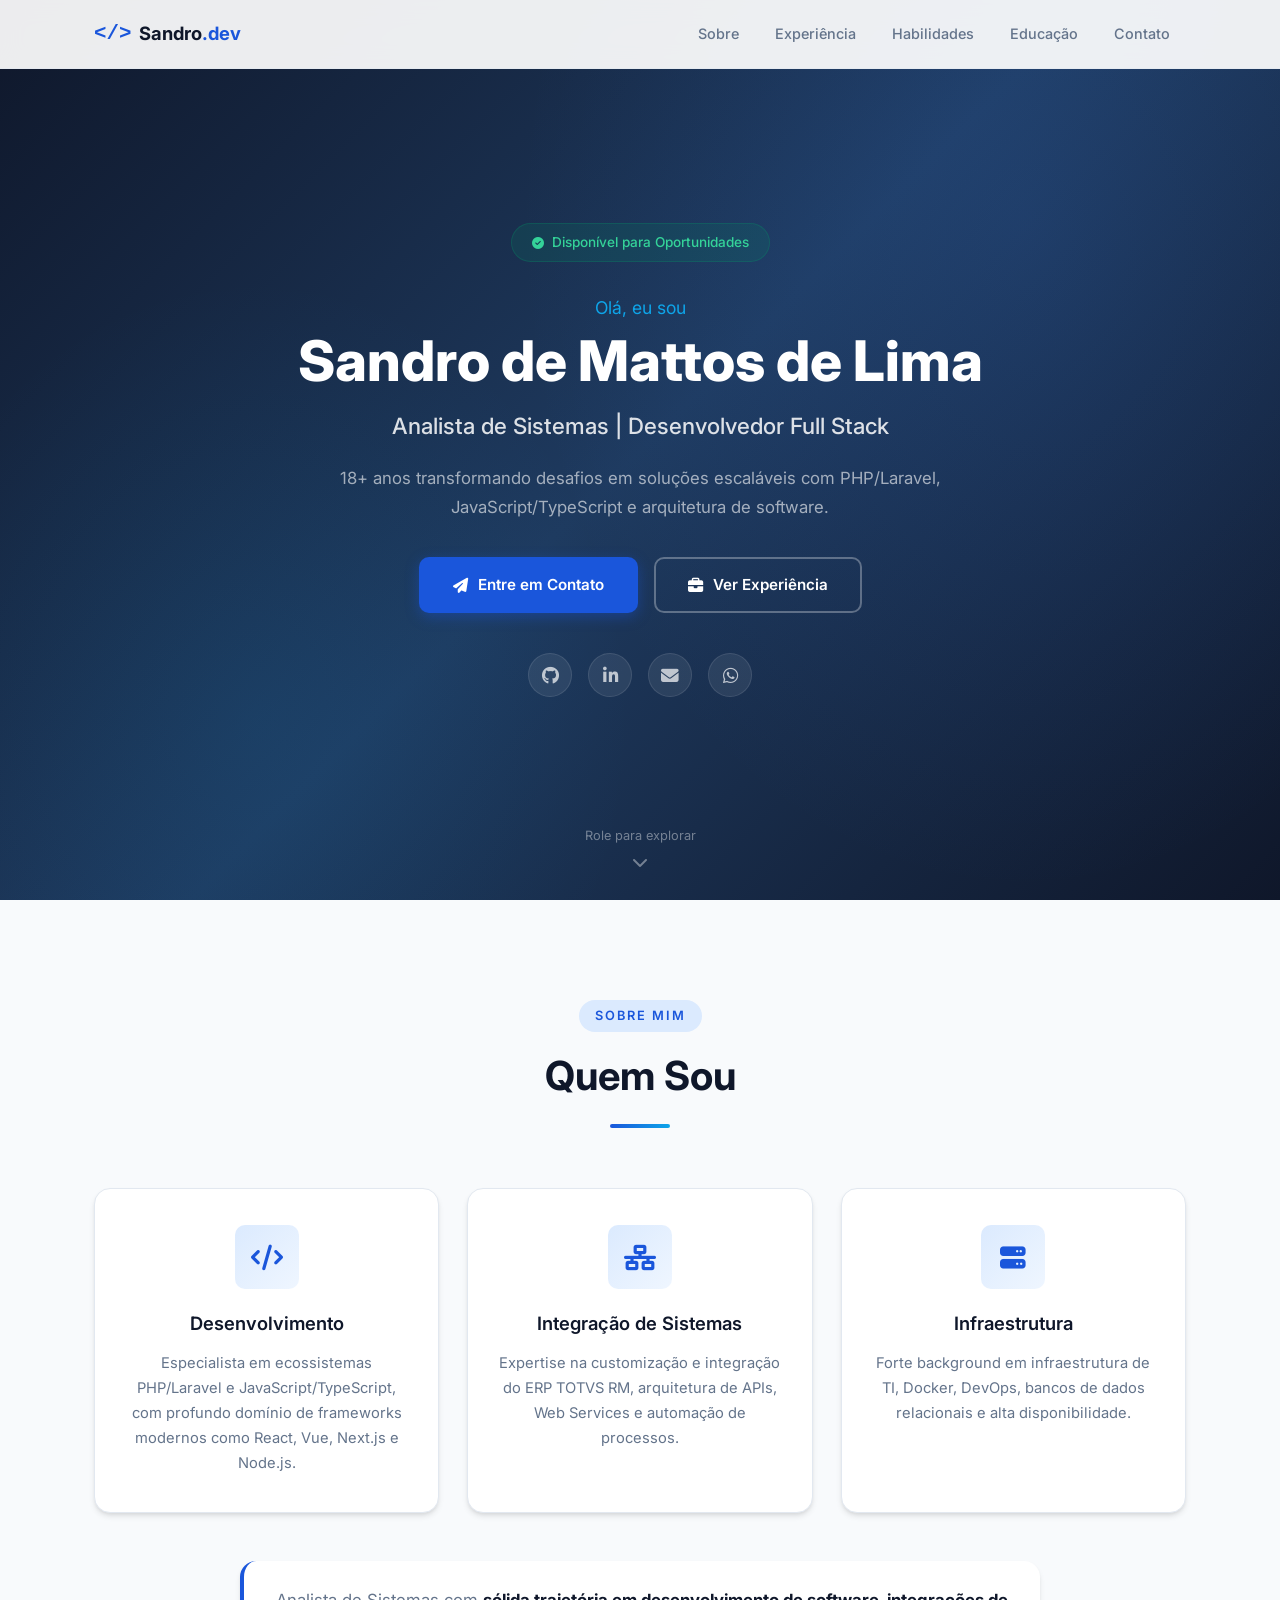
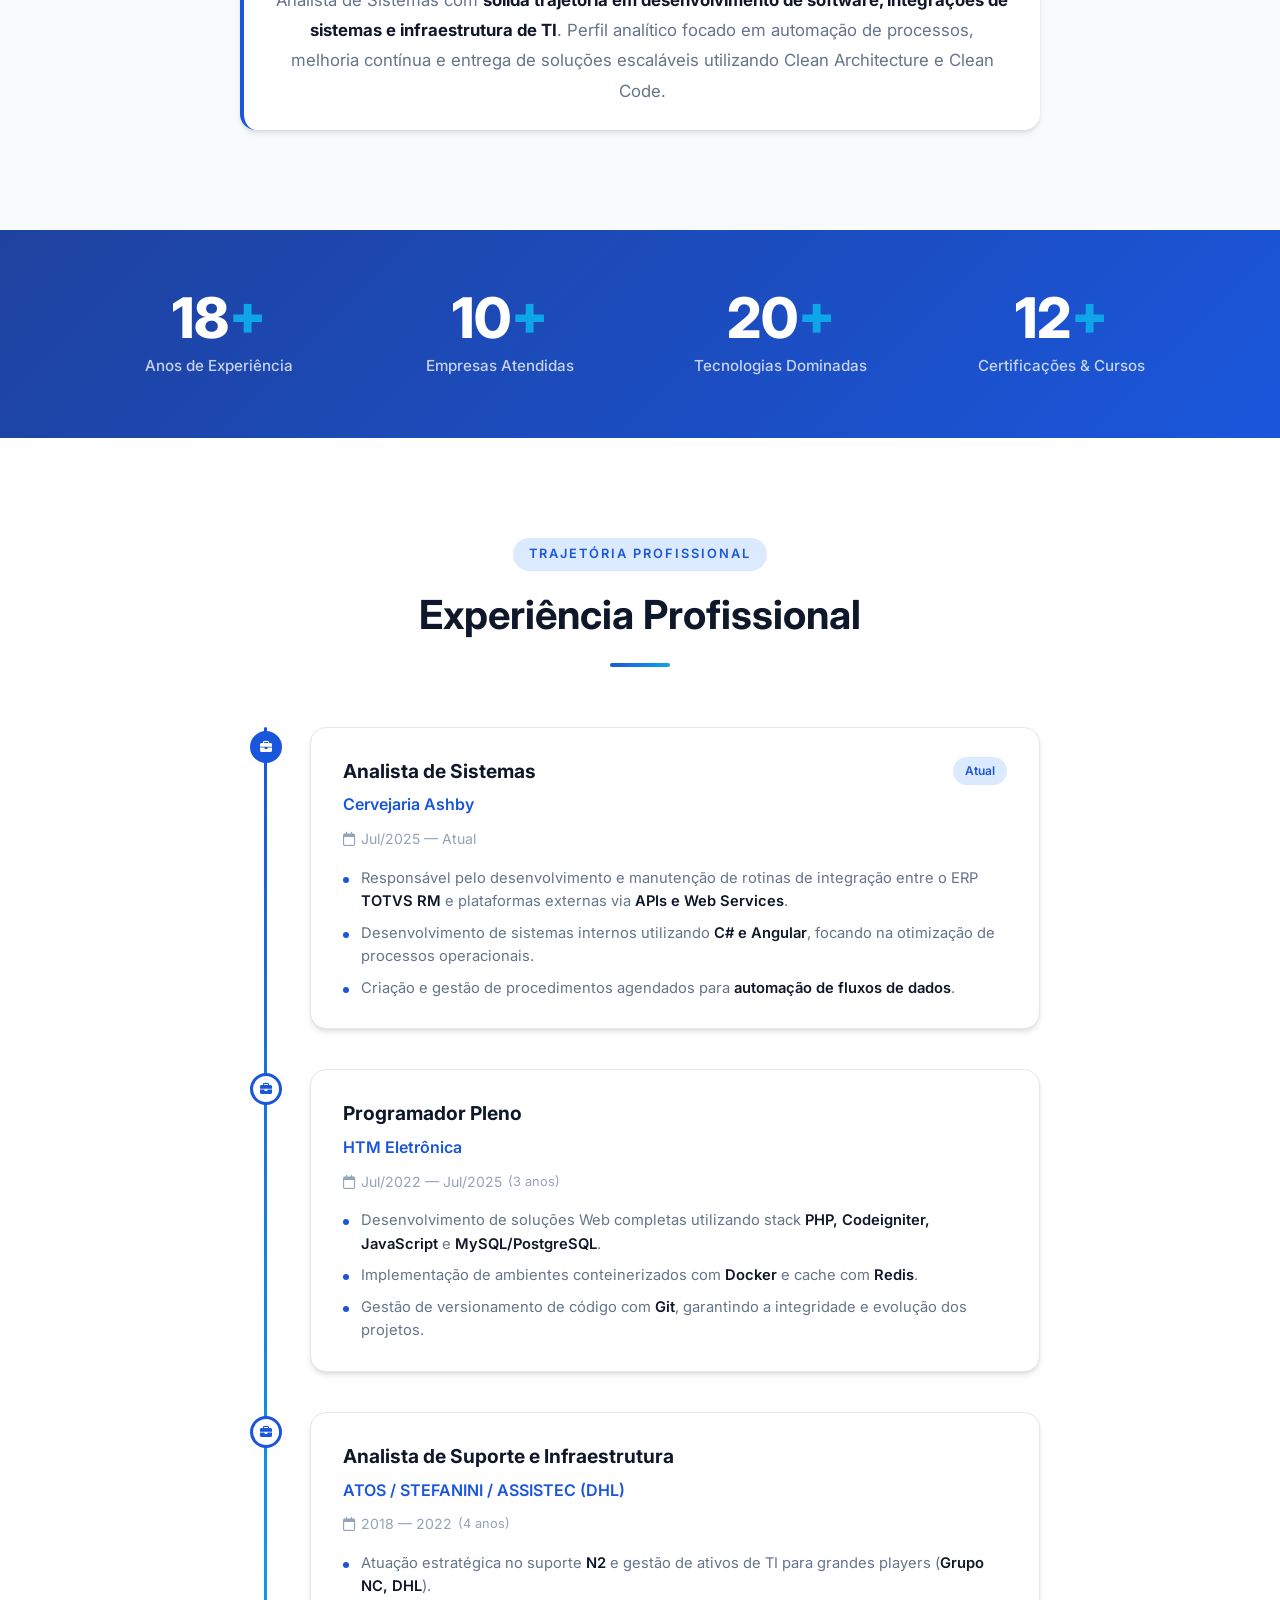
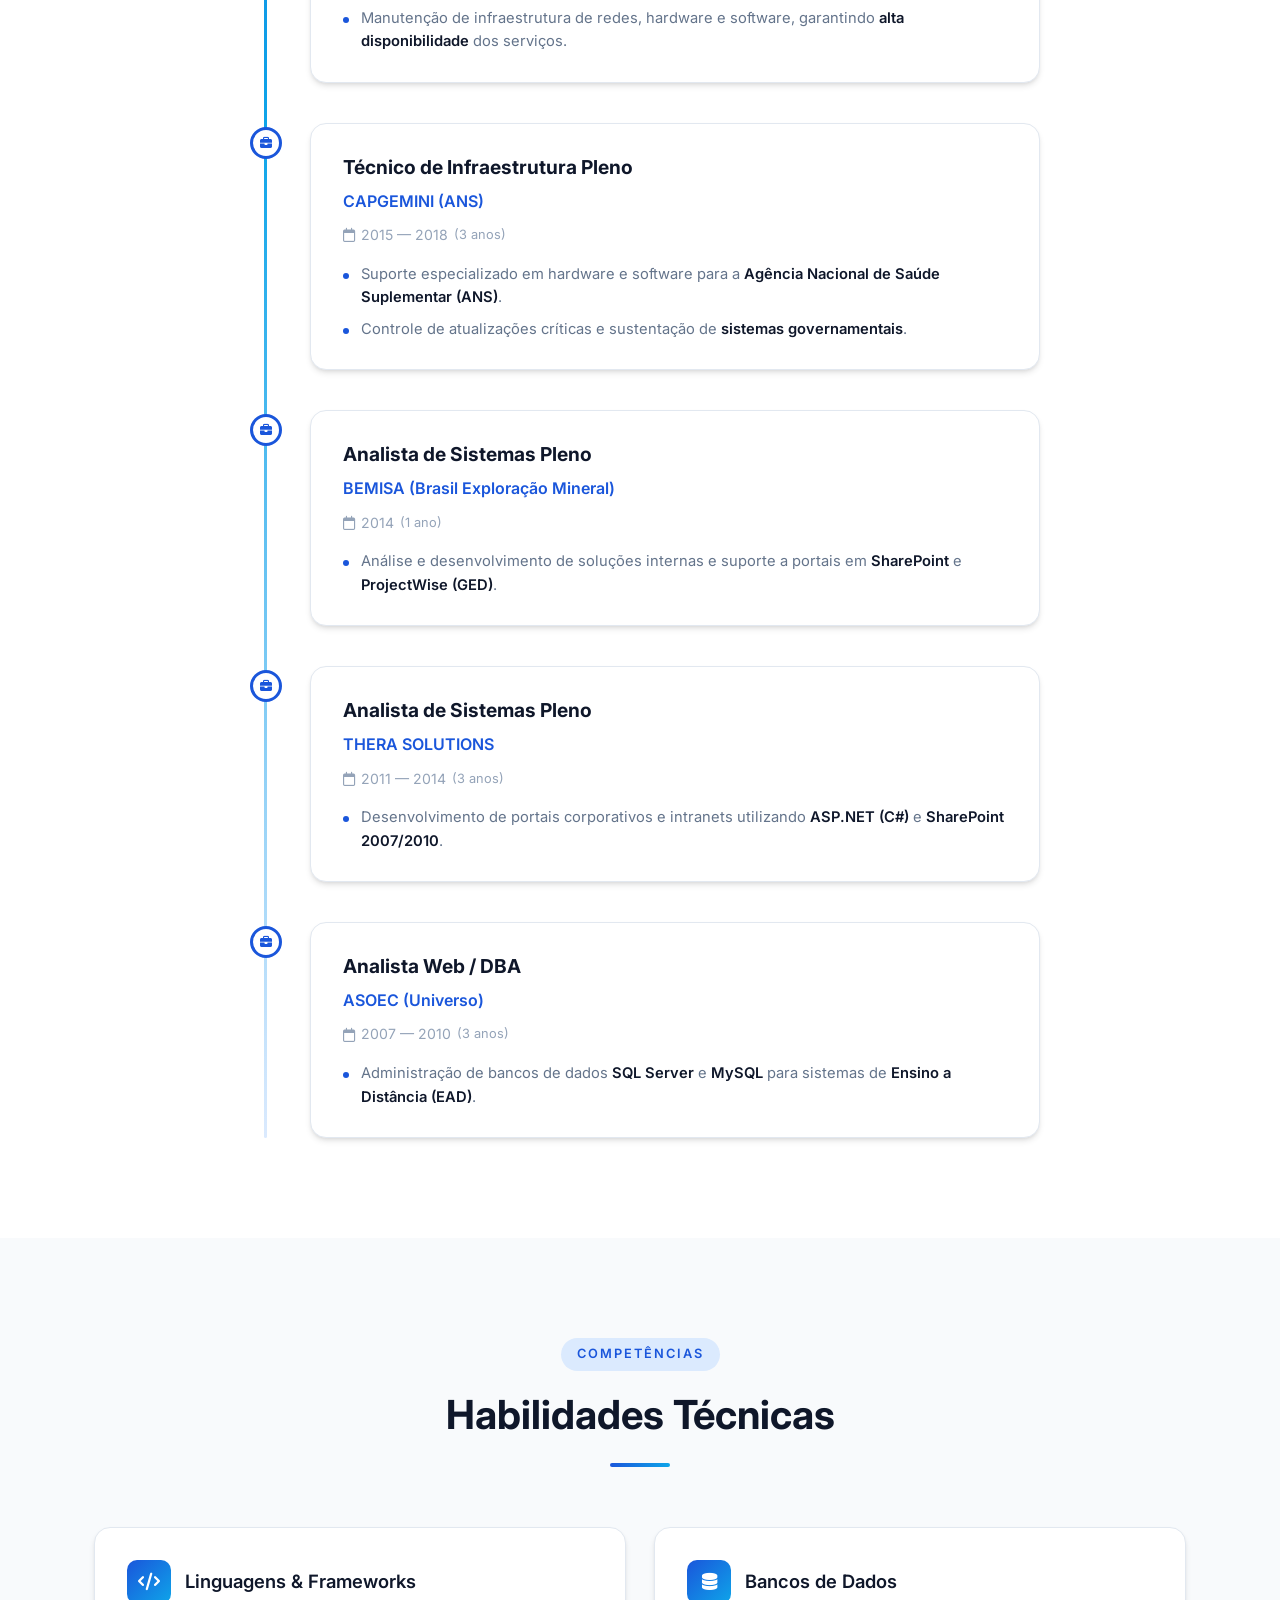
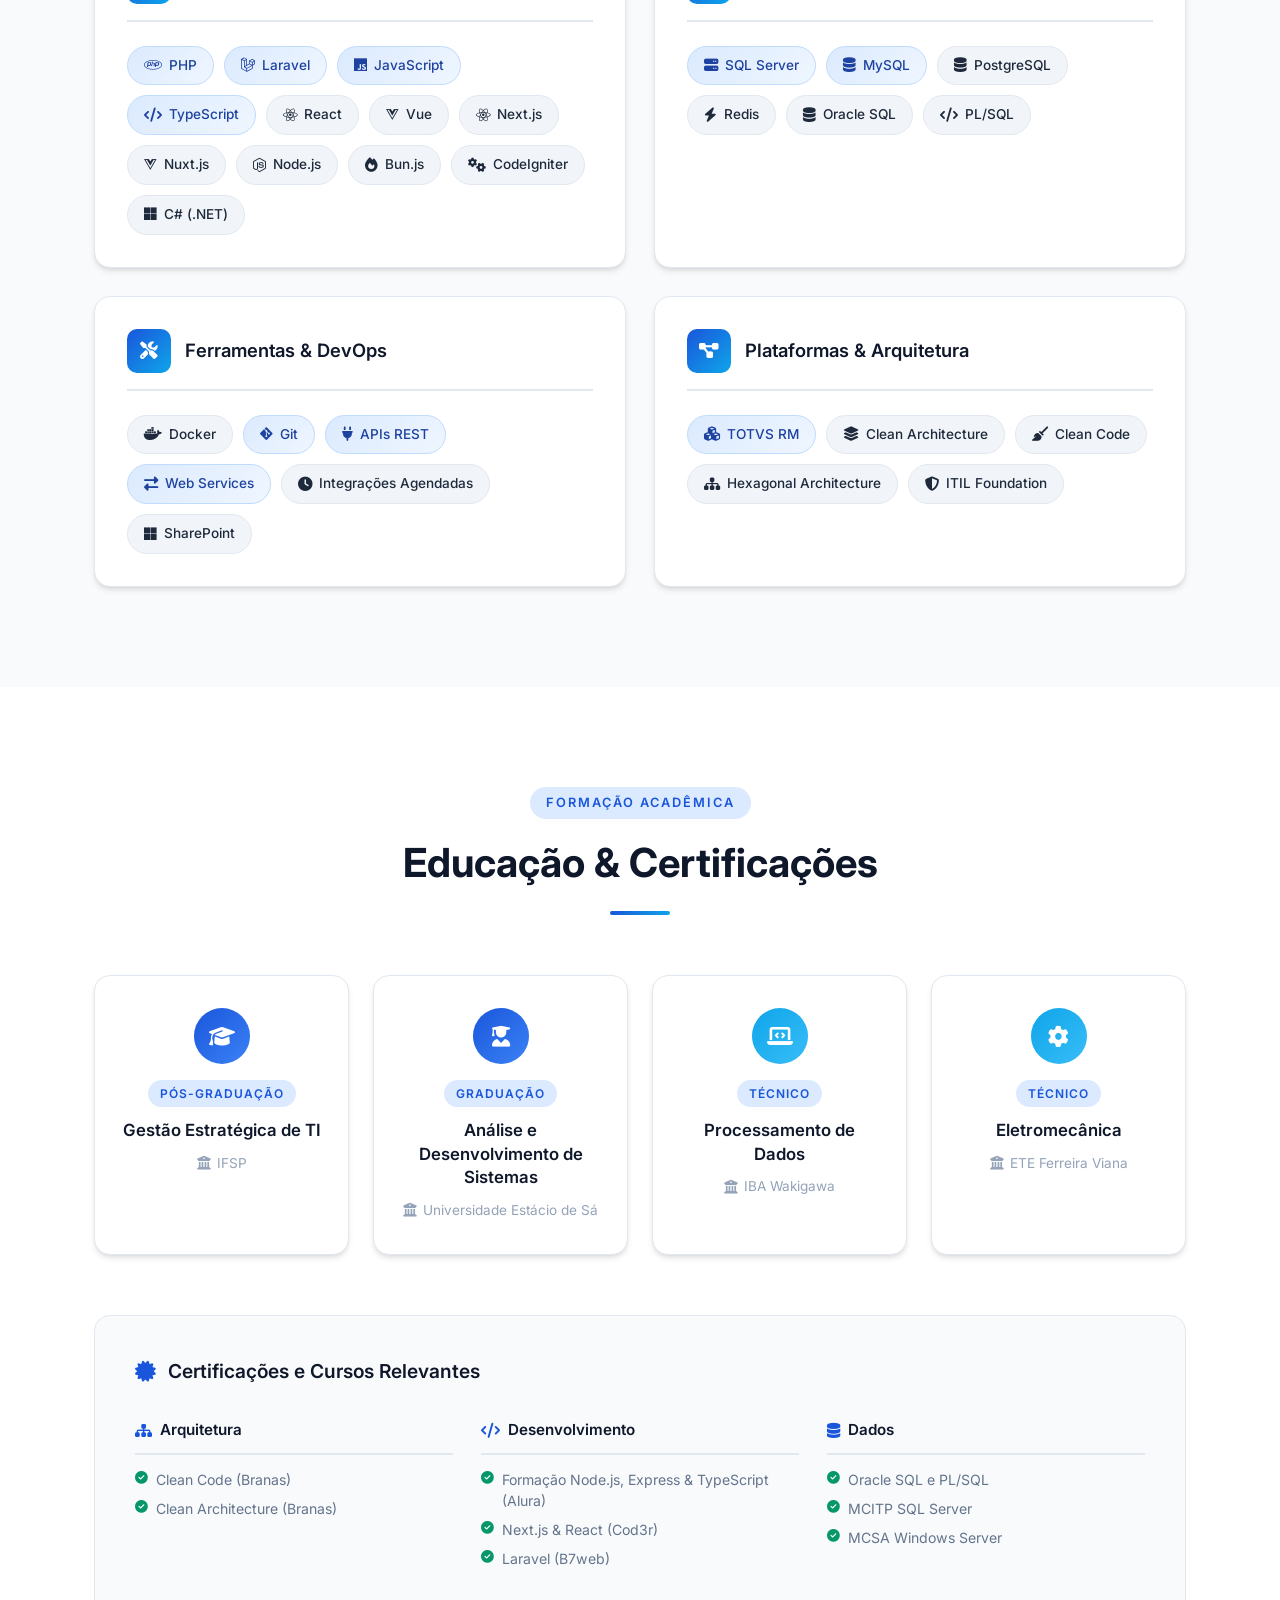
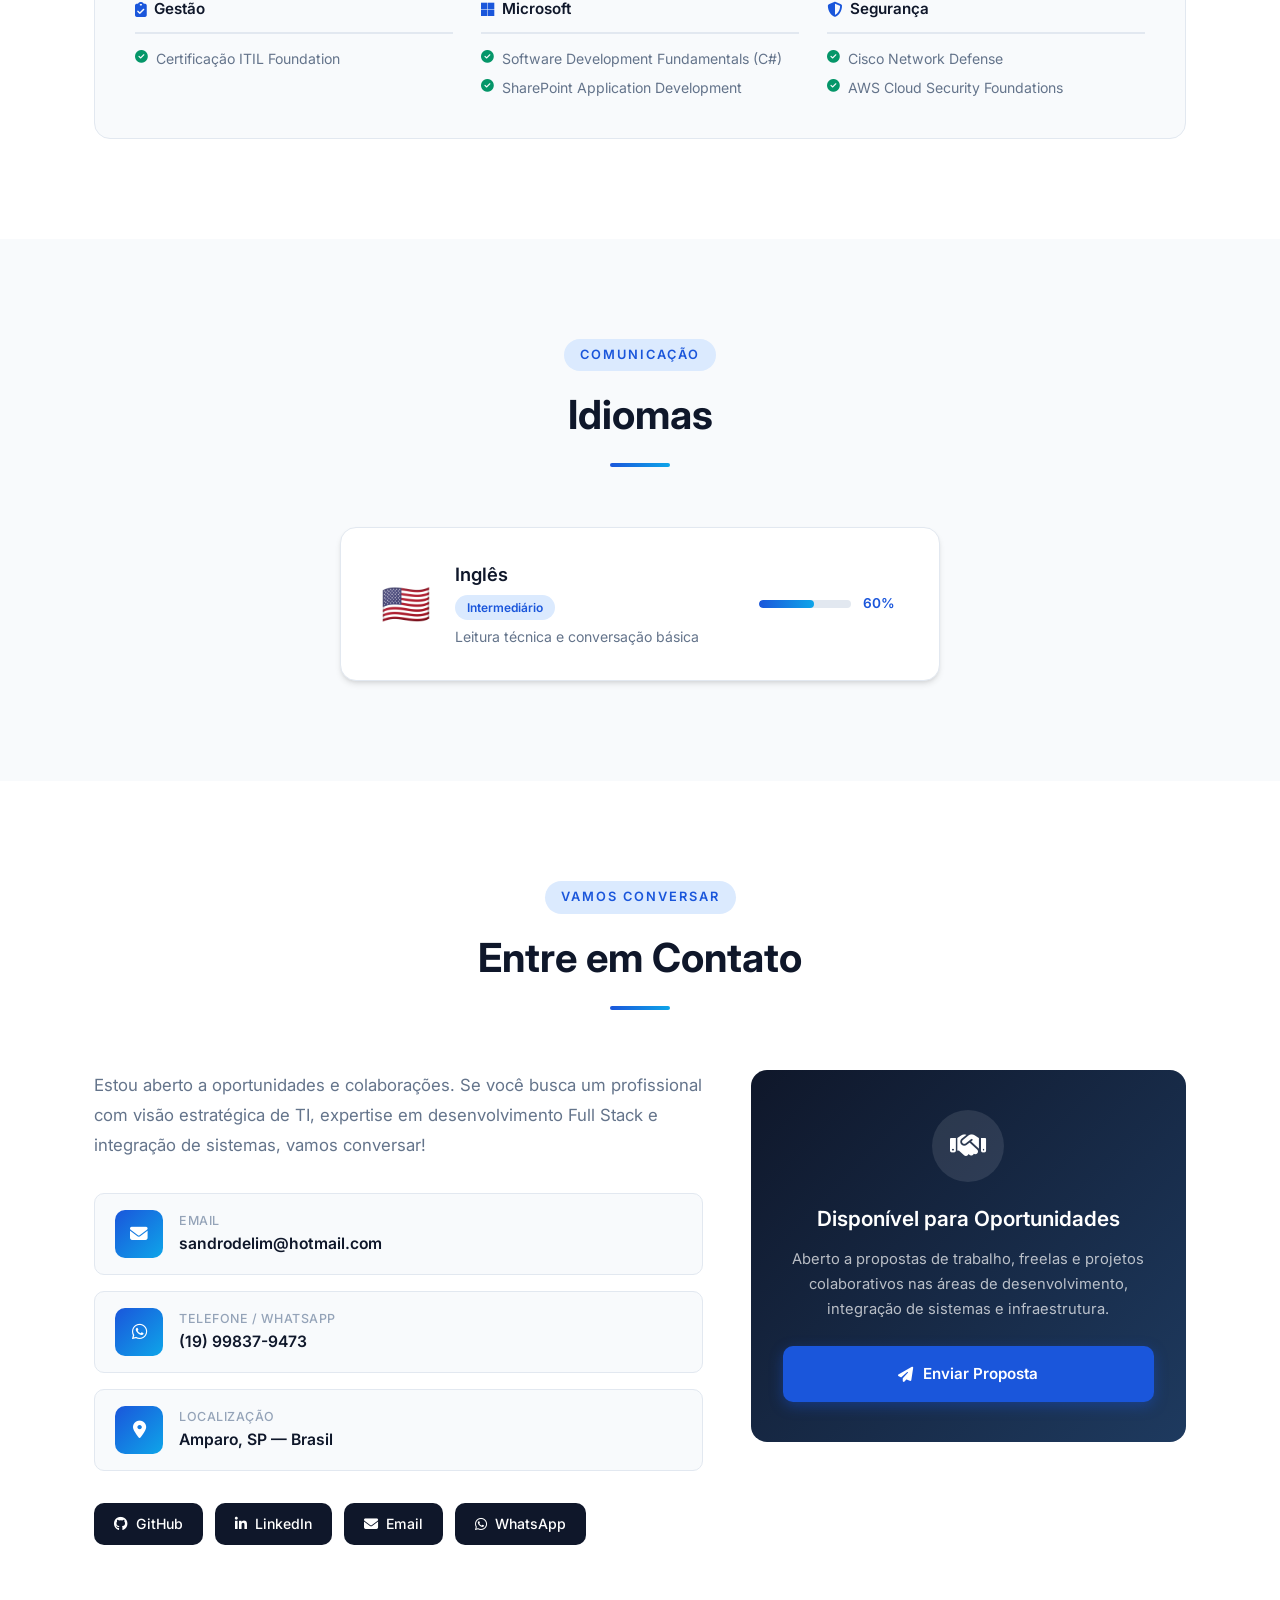
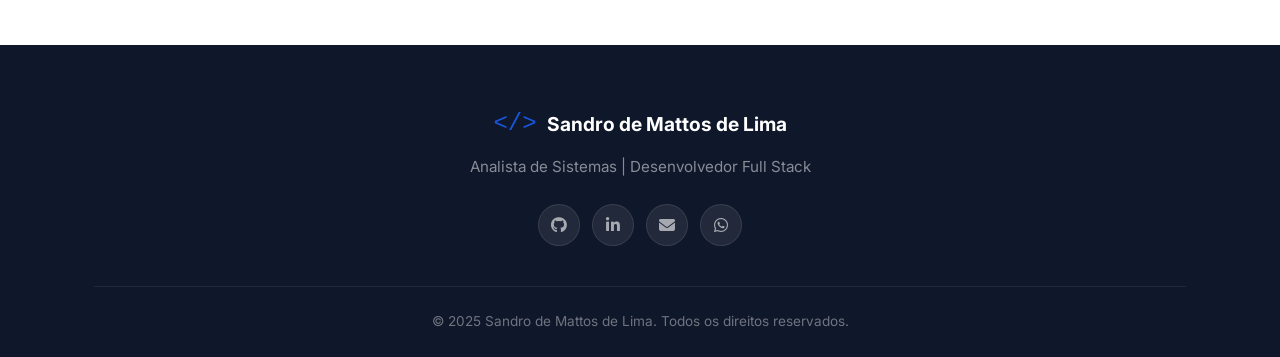
==== index.html @ a4911248 "Commit inicia do Github Pages" ====
<!DOCTYPE html>
<html lang="pt-BR">
<head>
  <meta charset="UTF-8">
  <meta name="viewport" content="width=device-width, initial-scale=1.0">
  <meta name="description" content="Currículo Online de Sandro de Mattos de Lima - Analista de Sistemas | Desenvolvedor Full Stack com 18+ anos de experiência.">
  <meta name="keywords" content="Sandro de Mattos de Lima, Desenvolvedor Full Stack, PHP, Laravel, JavaScript, TypeScript, TOTVS RM, Analista de Sistemas">
  <meta name="author" content="Sandro de Mattos de Lima">
  <meta property="og:title" content="Sandro de Mattos de Lima - Analista de Sistemas | Desenvolvedor Full Stack">
  <meta property="og:description" content="18+ anos de experiência em TI. Especialista em PHP/Laravel, JavaScript/TypeScript, TOTVS RM e Arquitetura de APIs.">
  <meta property="og:type" content="profile">
  <meta property="og:url" content="https://sandrodelim.github.io">
  <meta name="twitter:card" content="summary_large_image">
  <title>Sandro de Mattos de Lima - Analista de Sistemas | Desenvolvedor Full Stack</title>
  <link rel="preconnect" href="https://fonts.googleapis.com">
  <link rel="preconnect" href="https://fonts.gstatic.com" crossorigin>
  <link href="https://fonts.googleapis.com/css2?family=Inter:wght@300;400;500;600;700;800&display=swap" rel="stylesheet">
  <link rel="stylesheet" href="https://cdnjs.cloudflare.com/ajax/libs/font-awesome/6.5.2/css/all.min.css">
  <link rel="stylesheet" href="styles.css">
  <link rel="icon" type="image/svg+xml" href="data:image/svg+xml,%3Csvg xmlns='http://www.w3.org/2000/svg' viewBox='0 0 100 100'%3E%3Crect width='100' height='100' rx='20' fill='%231a56db'/%3E%3Ctext x='50' y='68' text-anchor='middle' font-family='Inter, Arial, sans-serif' font-size='55' font-weight='700' fill='white'%3ES%3C/text%3E%3C/svg%3E">
</head>
<body>
  <!-- Navigation -->
  <nav class="navbar" id="navbar">
    <div class="nav-container">
      <a href="#" class="nav-logo">
        <span class="logo-icon">&lt;/&gt;</span>
        <span class="logo-text">Sandro<span class="logo-accent">.dev</span></span>
      </a>
      <button class="nav-toggle" id="navToggle" aria-label="Menu">
        <span class="hamburger"></span>
      </button>
      <ul class="nav-menu" id="navMenu">
        <li><a href="#about" class="nav-link">Sobre</a></li>
        <li><a href="#experience" class="nav-link">Experiência</a></li>
        <li><a href="#skills" class="nav-link">Habilidades</a></li>
        <li><a href="#education" class="nav-link">Educação</a></li>
        <li><a href="#contact" class="nav-link">Contato</a></li>
      </ul>
    </div>
  </nav>

  <!-- Hero Section -->
  <header class="hero" id="home">
    <div class="hero-overlay"></div>
    <div class="container hero-content">
      <div class="hero-badge">
        <i class="fas fa-circle-check"></i>
        <span>Disponível para Oportunidades</span>
      </div>
      <h1 class="hero-title">
        <span class="hero-greeting">Olá, eu sou</span>
        <span class="hero-name">Sandro de Mattos de Lima</span>
      </h1>
      <p class="hero-subtitle">Analista de Sistemas | Desenvolvedor Full Stack</p>
      <p class="hero-tagline">18+ anos transformando desafios em soluções escaláveis com PHP/Laravel, JavaScript/TypeScript e arquitetura de software.</p>
      <div class="hero-cta">
        <a href="#contact" class="btn btn-primary">
          <i class="fas fa-paper-plane"></i>
          Entre em Contato
        </a>
        <a href="#experience" class="btn btn-outline">
          <i class="fas fa-briefcase"></i>
          Ver Experiência
        </a>
      </div>
      <div class="hero-socials">
        <a href="https://github.com/sandrodelim" target="_blank" rel="noopener noreferrer" class="social-link" aria-label="GitHub">
          <i class="fab fa-github"></i>
        </a>
        <a href="https://www.linkedin.com/in/sandro-de-mattos-de-lima" target="_blank" rel="noopener noreferrer" class="social-link" aria-label="LinkedIn">
          <i class="fab fa-linkedin-in"></i>
        </a>
        <a href="mailto:sandrodelim@hotmail.com" class="social-link" aria-label="Email">
          <i class="fas fa-envelope"></i>
        </a>
        <a href="https://wa.me/5519998379473" target="_blank" rel="noopener noreferrer" class="social-link" aria-label="WhatsApp">
          <i class="fab fa-whatsapp"></i>
        </a>
      </div>
    </div>
    <div class="scroll-indicator">
      <span>Role para explorar</span>
      <i class="fas fa-chevron-down"></i>
    </div>
  </header>

  <!-- About Section -->
  <section class="section about" id="about">
    <div class="container">
      <div class="section-header">
        <span class="section-label">Sobre Mim</span>
        <h2 class="section-title">Quem Sou</h2>
        <div class="section-line"></div>
      </div>
      <div class="about-grid">
        <div class="about-card">
          <div class="about-icon">
            <i class="fas fa-code"></i>
          </div>
          <h3>Desenvolvimento</h3>
          <p>Especialista em ecossistemas PHP/Laravel e JavaScript/TypeScript, com profundo domínio de frameworks modernos como React, Vue, Next.js e Node.js.</p>
        </div>
        <div class="about-card">
          <div class="about-icon">
            <i class="fas fa-network-wired"></i>
          </div>
          <h3>Integração de Sistemas</h3>
          <p>Expertise na customização e integração do ERP TOTVS RM, arquitetura de APIs, Web Services e automação de processos.</p>
        </div>
        <div class="about-card">
          <div class="about-icon">
            <i class="fas fa-server"></i>
          </div>
          <h3>Infraestrutura</h3>
          <p>Forte background em infraestrutura de TI, Docker, DevOps, bancos de dados relacionais e alta disponibilidade.</p>
        </div>
      </div>
      <div class="about-summary">
        <p>Analista de Sistemas com <strong>sólida trajetória em desenvolvimento de software, integrações de sistemas e infraestrutura de TI</strong>. Perfil analítico focado em automação de processos, melhoria contínua e entrega de soluções escaláveis utilizando Clean Architecture e Clean Code.</p>
      </div>
    </div>
  </section>

  <!-- Stats Section -->
  <section class="stats">
    <div class="container">
      <div class="stats-grid">
        <div class="stat-item">
          <div class="stat-number">18<span>+</span></div>
          <div class="stat-label">Anos de Experiência</div>
        </div>
        <div class="stat-item">
          <div class="stat-number">10<span>+</span></div>
          <div class="stat-label">Empresas Atendidas</div>
        </div>
        <div class="stat-item">
          <div class="stat-number">20<span>+</span></div>
          <div class="stat-label">Tecnologias Dominadas</div>
        </div>
        <div class="stat-item">
          <div class="stat-number">12<span>+</span></div>
          <div class="stat-label">Certificações & Cursos</div>
        </div>
      </div>
    </div>
  </section>

  <!-- Experience Section -->
  <section class="section experience" id="experience">
    <div class="container">
      <div class="section-header">
        <span class="section-label">Trajetória Profissional</span>
        <h2 class="section-title">Experiência Profissional</h2>
        <div class="section-line"></div>
      </div>
      <div class="timeline">
        <div class="timeline-item">
          <div class="timeline-marker timeline-current">
            <i class="fas fa-briefcase"></i>
          </div>
          <div class="timeline-content">
            <div class="timeline-header">
              <h3 class="timeline-title">Analista de Sistemas</h3>
              <span class="timeline-badge">Atual</span>
            </div>
            <div class="timeline-company">Cervejaria Ashby</div>
            <div class="timeline-date"><i class="far fa-calendar"></i> Jul/2025 — Atual</div>
            <ul class="timeline-list">
              <li>Responsável pelo desenvolvimento e manutenção de rotinas de integração entre o ERP <strong>TOTVS RM</strong> e plataformas externas via <strong>APIs e Web Services</strong>.</li>
              <li>Desenvolvimento de sistemas internos utilizando <strong>C# e Angular</strong>, focando na otimização de processos operacionais.</li>
              <li>Criação e gestão de procedimentos agendados para <strong>automação de fluxos de dados</strong>.</li>
            </ul>
          </div>
        </div>
        <div class="timeline-item">
          <div class="timeline-marker">
            <i class="fas fa-briefcase"></i>
          </div>
          <div class="timeline-content">
            <div class="timeline-header">
              <h3 class="timeline-title">Programador Pleno</h3>
            </div>
            <div class="timeline-company">HTM Eletrônica</div>
            <div class="timeline-date"><i class="far fa-calendar"></i> Jul/2022 — Jul/2025 <span class="timeline-duration">(3 anos)</span></div>
            <ul class="timeline-list">
              <li>Desenvolvimento de soluções Web completas utilizando stack <strong>PHP, Codeigniter, JavaScript</strong> e <strong>MySQL/PostgreSQL</strong>.</li>
              <li>Implementação de ambientes conteinerizados com <strong>Docker</strong> e cache com <strong>Redis</strong>.</li>
              <li>Gestão de versionamento de código com <strong>Git</strong>, garantindo a integridade e evolução dos projetos.</li>
            </ul>
          </div>
        </div>
        <div class="timeline-item">
          <div class="timeline-marker">
            <i class="fas fa-briefcase"></i>
          </div>
          <div class="timeline-content">
            <div class="timeline-header">
              <h3 class="timeline-title">Analista de Suporte e Infraestrutura</h3>
            </div>
            <div class="timeline-company">ATOS / STEFANINI / ASSISTEC (DHL)</div>
            <div class="timeline-date"><i class="far fa-calendar"></i> 2018 — 2022 <span class="timeline-duration">(4 anos)</span></div>
            <ul class="timeline-list">
              <li>Atuação estratégica no suporte <strong>N2</strong> e gestão de ativos de TI para grandes players (<strong>Grupo NC, DHL</strong>).</li>
              <li>Manutenção de infraestrutura de redes, hardware e software, garantindo <strong>alta disponibilidade</strong> dos serviços.</li>
            </ul>
          </div>
        </div>
        <div class="timeline-item">
          <div class="timeline-marker">
            <i class="fas fa-briefcase"></i>
          </div>
          <div class="timeline-content">
            <div class="timeline-header">
              <h3 class="timeline-title">Técnico de Infraestrutura Pleno</h3>
            </div>
            <div class="timeline-company">CAPGEMINI (ANS)</div>
            <div class="timeline-date"><i class="far fa-calendar"></i> 2015 — 2018 <span class="timeline-duration">(3 anos)</span></div>
            <ul class="timeline-list">
              <li>Suporte especializado em hardware e software para a <strong>Agência Nacional de Saúde Suplementar (ANS)</strong>.</li>
              <li>Controle de atualizações críticas e sustentação de <strong>sistemas governamentais</strong>.</li>
            </ul>
          </div>
        </div>
        <div class="timeline-item">
          <div class="timeline-marker">
            <i class="fas fa-briefcase"></i>
          </div>
          <div class="timeline-content">
            <div class="timeline-header">
              <h3 class="timeline-title">Analista de Sistemas Pleno</h3>
            </div>
            <div class="timeline-company">BEMISA (Brasil Exploração Mineral)</div>
            <div class="timeline-date"><i class="far fa-calendar"></i> 2014 <span class="timeline-duration">(1 ano)</span></div>
            <ul class="timeline-list">
              <li>Análise e desenvolvimento de soluções internas e suporte a portais em <strong>SharePoint</strong> e <strong>ProjectWise (GED)</strong>.</li>
            </ul>
          </div>
        </div>
        <div class="timeline-item">
          <div class="timeline-marker">
            <i class="fas fa-briefcase"></i>
          </div>
          <div class="timeline-content">
            <div class="timeline-header">
              <h3 class="timeline-title">Analista de Sistemas Pleno</h3>
            </div>
            <div class="timeline-company">THERA SOLUTIONS</div>
            <div class="timeline-date"><i class="far fa-calendar"></i> 2011 — 2014 <span class="timeline-duration">(3 anos)</span></div>
            <ul class="timeline-list">
              <li>Desenvolvimento de portais corporativos e intranets utilizando <strong>ASP.NET (C#)</strong> e <strong>SharePoint 2007/2010</strong>.</li>
            </ul>
          </div>
        </div>
        <div class="timeline-item">
          <div class="timeline-marker">
            <i class="fas fa-briefcase"></i>
          </div>
          <div class="timeline-content">
            <div class="timeline-header">
              <h3 class="timeline-title">Analista Web / DBA</h3>
            </div>
            <div class="timeline-company">ASOEC (Universo)</div>
            <div class="timeline-date"><i class="far fa-calendar"></i> 2007 — 2010 <span class="timeline-duration">(3 anos)</span></div>
            <ul class="timeline-list">
              <li>Administração de bancos de dados <strong>SQL Server</strong> e <strong>MySQL</strong> para sistemas de <strong>Ensino a Distância (EAD)</strong>.</li>
            </ul>
          </div>
        </div>
      </div>
    </div>
  </section>

  <!-- Skills Section -->
  <section class="section skills" id="skills">
    <div class="container">
      <div class="section-header">
        <span class="section-label">Competências</span>
        <h2 class="section-title">Habilidades Técnicas</h2>
        <div class="section-line"></div>
      </div>
      <div class="skills-grid">
        <div class="skill-category">
          <div class="skill-category-header">
            <div class="skill-category-icon">
              <i class="fas fa-code"></i>
            </div>
            <h3>Linguagens & Frameworks</h3>
          </div>
          <div class="skill-tags">
            <span class="skill-tag skill-expert"><i class="fab fa-php"></i>PHP</span>
            <span class="skill-tag skill-expert"><i class="fab fa-laravel"></i>Laravel</span>
            <span class="skill-tag skill-expert"><i class="fab fa-js"></i>JavaScript</span>
            <span class="skill-tag skill-expert"><i class="fas fa-code"></i>TypeScript</span>
            <span class="skill-tag skill-advanced"><i class="fab fa-react"></i>React</span>
            <span class="skill-tag skill-advanced"><i class="fab fa-vuejs"></i>Vue</span>
            <span class="skill-tag skill-advanced"><i class="fab fa-react"></i>Next.js</span>
            <span class="skill-tag skill-advanced"><i class="fab fa-vuejs"></i>Nuxt.js</span>
            <span class="skill-tag skill-advanced"><i class="fab fa-node-js"></i>Node.js</span>
            <span class="skill-tag skill-advanced"><i class="fas fa-fire"></i>Bun.js</span>
            <span class="skill-tag skill-advanced"><i class="fas fa-cogs"></i>CodeIgniter</span>
            <span class="skill-tag skill-advanced"><i class="fab fa-microsoft"></i>C# (.NET)</span>
          </div>
        </div>
        <div class="skill-category">
          <div class="skill-category-header">
            <div class="skill-category-icon">
              <i class="fas fa-database"></i>
            </div>
            <h3>Bancos de Dados</h3>
          </div>
          <div class="skill-tags">
            <span class="skill-tag skill-expert"><i class="fas fa-server"></i>SQL Server</span>
            <span class="skill-tag skill-expert"><i class="fas fa-database"></i>MySQL</span>
            <span class="skill-tag skill-advanced"><i class="fas fa-database"></i>PostgreSQL</span>
            <span class="skill-tag skill-advanced"><i class="fas fa-bolt"></i>Redis</span>
            <span class="skill-tag skill-advanced"><i class="fas fa-database"></i>Oracle SQL</span>
            <span class="skill-tag skill-advanced"><i class="fas fa-code"></i>PL/SQL</span>
          </div>
        </div>
        <div class="skill-category">
          <div class="skill-category-header">
            <div class="skill-category-icon">
              <i class="fas fa-tools"></i>
            </div>
            <h3>Ferramentas & DevOps</h3>
          </div>
          <div class="skill-tags">
            <span class="skill-tag skill-advanced"><i class="fab fa-docker"></i>Docker</span>
            <span class="skill-tag skill-expert"><i class="fab fa-git-alt"></i>Git</span>
            <span class="skill-tag skill-expert"><i class="fas fa-plug"></i>APIs REST</span>
            <span class="skill-tag skill-expert"><i class="fas fa-exchange-alt"></i>Web Services</span>
            <span class="skill-tag skill-advanced"><i class="fas fa-clock"></i>Integrações Agendadas</span>
            <span class="skill-tag skill-advanced"><i class="fab fa-microsoft"></i>SharePoint</span>
          </div>
        </div>
        <div class="skill-category">
          <div class="skill-category-header">
            <div class="skill-category-icon">
              <i class="fas fa-project-diagram"></i>
            </div>
            <h3>Plataformas & Arquitetura</h3>
          </div>
          <div class="skill-tags">
            <span class="skill-tag skill-expert"><i class="fas fa-cubes"></i>TOTVS RM</span>
            <span class="skill-tag skill-advanced"><i class="fas fa-layer-group"></i>Clean Architecture</span>
            <span class="skill-tag skill-advanced"><i class="fas fa-broom"></i>Clean Code</span>
            <span class="skill-tag skill-advanced"><i class="fas fa-sitemap"></i>Hexagonal Architecture</span>
            <span class="skill-tag skill-advanced"><i class="fas fa-shield-alt"></i>ITIL Foundation</span>
          </div>
        </div>
      </div>
    </div>
  </section>

  <!-- Education Section -->
  <section class="section education" id="education">
    <div class="container">
      <div class="section-header">
        <span class="section-label">Formação Acadêmica</span>
        <h2 class="section-title">Educação & Certificações</h2>
        <div class="section-line"></div>
      </div>
      <div class="education-grid">
        <div class="education-card education-degree">
          <div class="education-icon">
            <i class="fas fa-graduation-cap"></i>
          </div>
          <div class="education-level">Pós-graduação</div>
          <h3 class="education-title">Gestão Estratégica de TI</h3>
          <div class="education-institution"><i class="fas fa-university"></i>IFSP</div>
        </div>
        <div class="education-card education-degree">
          <div class="education-icon">
            <i class="fas fa-user-graduate"></i>
          </div>
          <div class="education-level">Graduação</div>
          <h3 class="education-title">Análise e Desenvolvimento de Sistemas</h3>
          <div class="education-institution"><i class="fas fa-university"></i>Universidade Estácio de Sá</div>
        </div>
        <div class="education-card education-technical">
          <div class="education-icon">
            <i class="fas fa-laptop-code"></i>
          </div>
          <div class="education-level">Técnico</div>
          <h3 class="education-title">Processamento de Dados</h3>
          <div class="education-institution"><i class="fas fa-university"></i>IBA Wakigawa</div>
        </div>
        <div class="education-card education-technical">
          <div class="education-icon">
            <i class="fas fa-cog"></i>
          </div>
          <div class="education-level">Técnico</div>
          <h3 class="education-title">Eletromecânica</h3>
          <div class="education-institution"><i class="fas fa-university"></i>ETE Ferreira Viana</div>
        </div>
      </div>
      <div class="certifications">
        <h3 class="certifications-title">
          <i class="fas fa-certificate"></i>
          Certificações e Cursos Relevantes
        </h3>
        <div class="certifications-grid">
          <div class="certification-group">
            <h4><i class="fas fa-sitemap"></i>Arquitetura</h4>
            <ul>
              <li><i class="fas fa-check-circle"></i>Clean Code (Branas)</li>
              <li><i class="fas fa-check-circle"></i>Clean Architecture (Branas)</li>
            </ul>
          </div>
          <div class="certification-group">
            <h4><i class="fas fa-code"></i>Desenvolvimento</h4>
            <ul>
              <li><i class="fas fa-check-circle"></i>Formação Node.js, Express & TypeScript (Alura)</li>
              <li><i class="fas fa-check-circle"></i>Next.js & React (Cod3r)</li>
              <li><i class="fas fa-check-circle"></i>Laravel (B7web)</li>
            </ul>
          </div>
          <div class="certification-group">
            <h4><i class="fas fa-database"></i>Dados</h4>
            <ul>
              <li><i class="fas fa-check-circle"></i>Oracle SQL e PL/SQL</li>
              <li><i class="fas fa-check-circle"></i>MCITP SQL Server</li>
              <li><i class="fas fa-check-circle"></i>MCSA Windows Server</li>
            </ul>
          </div>
          <div class="certification-group">
            <h4><i class="fas fa-clipboard-check"></i>Gestão</h4>
            <ul>
              <li><i class="fas fa-check-circle"></i>Certificação ITIL Foundation</li>
            </ul>
          </div>
          <div class="certification-group">
            <h4><i class="fab fa-microsoft"></i>Microsoft</h4>
            <ul>
              <li><i class="fas fa-check-circle"></i>Software Development Fundamentals (C#)</li>
              <li><i class="fas fa-check-circle"></i>SharePoint Application Development</li>
            </ul>
          </div>
          <div class="certification-group">
            <h4><i class="fas fa-shield-alt"></i>Segurança</h4>
            <ul>
              <li><i class="fas fa-check-circle"></i>Cisco Network Defense</li>
              <li><i class="fas fa-check-circle"></i>AWS Cloud Security Foundations</li>
            </ul>
          </div>
        </div>
      </div>
    </div>
  </section>

  <!-- Languages Section -->
  <section class="section languages">
    <div class="container">
      <div class="section-header">
        <span class="section-label">Comunicação</span>
        <h2 class="section-title">Idiomas</h2>
        <div class="section-line"></div>
      </div>
      <div class="language-card">
        <div class="language-flag">🇺🇸</div>
        <div class="language-info">
          <h3>Inglês</h3>
          <span class="language-level">Intermediário</span>
          <p>Leitura técnica e conversação básica</p>
        </div>
        <div class="language-progress">
          <div class="progress-bar">
            <div class="progress-fill" style="width: 60%;"></div>
          </div>
          <span>60%</span>
        </div>
      </div>
    </div>
  </section>

  <!-- Contact Section -->
  <section class="section contact" id="contact">
    <div class="container">
      <div class="section-header">
        <span class="section-label">Vamos Conversar</span>
        <h2 class="section-title">Entre em Contato</h2>
        <div class="section-line"></div>
      </div>
      <div class="contact-grid">
        <div class="contact-info">
          <p class="contact-text">Estou aberto a oportunidades e colaborações. Se você busca um profissional com visão estratégica de TI, expertise em desenvolvimento Full Stack e integração de sistemas, vamos conversar!</p>
          <div class="contact-items">
            <a href="mailto:sandrodelim@hotmail.com" class="contact-item">
              <div class="contact-icon">
                <i class="fas fa-envelope"></i>
              </div>
              <div class="contact-details">
                <span class="contact-label">Email</span>
                <span class="contact-value">sandrodelim@hotmail.com</span>
              </div>
            </a>
            <a href="https://wa.me/5519998379473" target="_blank" rel="noopener noreferrer" class="contact-item">
              <div class="contact-icon">
                <i class="fab fa-whatsapp"></i>
              </div>
              <div class="contact-details">
                <span class="contact-label">Telefone / WhatsApp</span>
                <span class="contact-value">(19) 99837-9473</span>
              </div>
            </a>
            <div class="contact-item">
              <div class="contact-icon">
                <i class="fas fa-map-marker-alt"></i>
              </div>
              <div class="contact-details">
                <span class="contact-label">Localização</span>
                <span class="contact-value">Amparo, SP — Brasil</span>
              </div>
            </div>
          </div>
          <div class="contact-socials">
            <a href="https://github.com/sandrodelim" target="_blank" rel="noopener noreferrer" class="contact-social" aria-label="GitHub">
              <i class="fab fa-github"></i>
              <span>GitHub</span>
            </a>
            <a href="https://www.linkedin.com/in/sandro-de-mattos-de-lima" target="_blank" rel="noopener noreferrer" class="contact-social" aria-label="LinkedIn">
              <i class="fab fa-linkedin-in"></i>
              <span>LinkedIn</span>
            </a>
            <a href="mailto:sandrodelim@hotmail.com" class="contact-social" aria-label="Email">
              <i class="fas fa-envelope"></i>
              <span>Email</span>
            </a>
            <a href="https://wa.me/5519998379473" target="_blank" rel="noopener noreferrer" class="contact-social" aria-label="WhatsApp">
              <i class="fab fa-whatsapp"></i>
              <span>WhatsApp</span>
            </a>
          </div>
        </div>
        <div class="contact-card">
          <div class="contact-card-icon">
            <i class="fas fa-handshake"></i>
          </div>
          <h3>Disponível para Oportunidades</h3>
          <p>Aberto a propostas de trabalho, freelas e projetos colaborativos nas áreas de desenvolvimento, integração de sistemas e infraestrutura.</p>
          <a href="mailto:sandrodelim@hotmail.com?subject=Proposta%20de%20Oportunidade" class="btn btn-primary btn-full">
            <i class="fas fa-paper-plane"></i>
            Enviar Proposta
          </a>
        </div>
      </div>
    </div>
  </section>

  <!-- Footer -->
  <footer class="footer">
    <div class="container">
      <div class="footer-content">
        <div class="footer-brand">
          <span class="logo-icon">&lt;/&gt;</span>
          <span class="footer-name">Sandro de Mattos de Lima</span>
        </div>
        <p class="footer-tagline">Analista de Sistemas | Desenvolvedor Full Stack</p>
        <div class="footer-socials">
          <a href="https://github.com/sandrodelim" target="_blank" rel="noopener noreferrer" aria-label="GitHub">
            <i class="fab fa-github"></i>
          </a>
          <a href="https://www.linkedin.com/in/sandro-de-mattos-de-lima" target="_blank" rel="noopener noreferrer" aria-label="LinkedIn">
            <i class="fab fa-linkedin-in"></i>
          </a>
          <a href="mailto:sandrodelim@hotmail.com" aria-label="Email">
            <i class="fas fa-envelope"></i>
          </a>
          <a href="https://wa.me/5519998379473" target="_blank" rel="noopener noreferrer" aria-label="WhatsApp">
            <i class="fab fa-whatsapp"></i>
          </a>
        </div>
      </div>
      <div class="footer-bottom">
        <p>&copy; 2025 Sandro de Mattos de Lima. Todos os direitos reservados.</p>
      </div>
    </div>
  </footer>

  <script src="script.js"></script>
</body>
</html>
---- styles.css ----
/* ============================================
   SANDRO DE MATTOS DE LIMA — PORTFOLIO CSS
   Professional, modern, responsive design
   Colors: Blues, grays, whites
   ============================================ */

/* CSS Variables */
:root {
  --color-primary: #1a56db;
  --color-primary-dark: #1e429f;
  --color-primary-light: #3b82f6;
  --color-primary-lighter: #dbeafe;
  --color-secondary: #0f172a;
  --color-accent: #0ea5e9;
  --color-success: #059669;
  --color-bg: #ffffff;
  --color-bg-alt: #f8fafc;
  --color-bg-dark: #0f172a;
  --color-text: #1e293b;
  --color-text-light: #64748b;
  --color-text-muted: #94a3b8;
  --color-border: #e2e8f0;
  --color-card-bg: #ffffff;
  --color-card-shadow: 0 4px 6px -1px rgba(0, 0, 0, 0.1), 0 2px 4px -2px rgba(0, 0, 0, 0.1);
  --color-card-shadow-hover: 0 20px 25px -5px rgba(0, 0, 0, 0.1), 0 8px 10px -6px rgba(0, 0, 0, 0.1);
  --radius-sm: 6px;
  --radius-md: 10px;
  --radius-lg: 16px;
  --transition-fast: 0.2s ease;
  --transition-base: 0.3s ease;
  --transition-slow: 0.5s ease;
  --font-main: 'Inter', -apple-system, BlinkMacSystemFont, 'Segoe UI', Roboto, sans-serif;
  --max-width: 1140px;
}

/* Reset & Base */
*, *::before, *::after {
  box-sizing: border-box;
  margin: 0;
  padding: 0;
}

html {
  scroll-behavior: smooth;
  font-size: 16px;
  -webkit-font-smoothing: antialiased;
  -moz-osx-font-smoothing: grayscale;
}

body {
  font-family: var(--font-main);
  color: var(--color-text);
  background: var(--color-bg);
  line-height: 1.6;
  overflow-x: hidden;
}

a {
  color: inherit;
  text-decoration: none;
}

ul {
  list-style: none;
}

img {
  max-width: 100%;
  height: auto;
}

/* Container */
.container {
  width: 100%;
  max-width: var(--max-width);
  margin: 0 auto;
  padding: 0 24px;
}

/* ============================================
   NAVIGATION
   ============================================ */
.navbar {
  position: fixed;
  top: 0;
  left: 0;
  right: 0;
  z-index: 1000;
  background: rgba(255, 255, 255, 0.92);
  backdrop-filter: blur(12px);
  -webkit-backdrop-filter: blur(12px);
  border-bottom: 1px solid rgba(226, 232, 240, 0.6);
  transition: var(--transition-base);
}

.navbar.scrolled {
  box-shadow: 0 1px 3px rgba(0, 0, 0, 0.08);
}

.nav-container {
  max-width: var(--max-width);
  margin: 0 auto;
  padding: 0 24px;
  display: flex;
  align-items: center;
  justify-content: space-between;
  height: 68px;
}

.nav-logo {
  display: flex;
  align-items: center;
  gap: 8px;
  font-weight: 700;
  font-size: 1.15rem;
  color: var(--color-secondary);
}

.logo-icon {
  color: var(--color-primary);
  font-size: 1.3rem;
  font-family: monospace;
}

.logo-accent {
  color: var(--color-primary);
}

.nav-menu {
  display: flex;
  align-items: center;
  gap: 4px;
}

.nav-link {
  padding: 8px 16px;
  border-radius: var(--radius-sm);
  font-size: 0.9rem;
  font-weight: 500;
  color: var(--color-text-light);
  transition: var(--transition-fast);
}

.nav-link:hover {
  color: var(--color-primary);
  background: var(--color-primary-lighter);
}

.nav-toggle {
  display: none;
  background: none;
  border: none;
  cursor: pointer;
  padding: 8px;
  width: 40px;
  height: 40px;
  position: relative;
}

.hamburger,
.hamburger::before,
.hamburger::after {
  display: block;
  width: 22px;
  height: 2px;
  background: var(--color-text);
  border-radius: 2px;
  transition: var(--transition-base);
}

.hamburger {
  position: relative;
}

.hamburger::before,
.hamburger::after {
  content: '';
  position: absolute;
  left: 0;
}

.hamburger::before {
  top: -7px;
}

.hamburger::after {
  top: 7px;
}

.nav-toggle.active .hamburger {
  background: transparent;
}

.nav-toggle.active .hamburger::before {
  top: 0;
  transform: rotate(45deg);
}

.nav-toggle.active .hamburger::after {
  top: 0;
  transform: rotate(-45deg);
}

/* ============================================
   HERO SECTION
   ============================================ */
.hero {
  position: relative;
  min-height: 100vh;
  display: flex;
  align-items: center;
  justify-content: center;
  text-align: center;
  background: linear-gradient(135deg, var(--color-secondary) 0%, #1e3a5f 50%, #0f172a 100%);
  overflow: hidden;
}

.hero::before {
  content: '';
  position: absolute;
  top: -50%;
  right: -20%;
  width: 80%;
  height: 150%;
  background: radial-gradient(ellipse, rgba(59, 130, 246, 0.12) 0%, transparent 70%);
  pointer-events: none;
}

.hero::after {
  content: '';
  position: absolute;
  bottom: -30%;
  left: -10%;
  width: 60%;
  height: 100%;
  background: radial-gradient(ellipse, rgba(14, 165, 233, 0.08) 0%, transparent 70%);
  pointer-events: none;
}

.hero-content {
  position: relative;
  z-index: 2;
  padding-top: 80px;
  padding-bottom: 60px;
}

.hero-badge {
  display: inline-flex;
  align-items: center;
  gap: 8px;
  background: rgba(5, 150, 105, 0.15);
  color: #34d399;
  border: 1px solid rgba(5, 150, 105, 0.25);
  padding: 8px 20px;
  border-radius: 50px;
  font-size: 0.85rem;
  font-weight: 500;
  margin-bottom: 32px;
  animation: fadeInDown 0.8s ease forwards;
}

.hero-badge i {
  font-size: 0.75rem;
}

.hero-greeting {
  display: block;
  font-size: 1.1rem;
  font-weight: 400;
  color: var(--color-accent);
  margin-bottom: 8px;
  animation: fadeInUp 0.6s ease 0.2s both;
}

.hero-name {
  display: block;
  font-size: clamp(2rem, 5vw, 3.5rem);
  font-weight: 800;
  color: #ffffff;
  line-height: 1.1;
  margin-bottom: 16px;
  animation: fadeInUp 0.6s ease 0.35s both;
}

.hero-subtitle {
  font-size: clamp(1.1rem, 2.5vw, 1.4rem);
  font-weight: 500;
  color: rgba(255, 255, 255, 0.85);
  margin-bottom: 20px;
  animation: fadeInUp 0.6s ease 0.5s both;
}

.hero-tagline {
  max-width: 680px;
  margin: 0 auto 36px;
  font-size: 1.05rem;
  color: rgba(255, 255, 255, 0.6);
  line-height: 1.7;
  animation: fadeInUp 0.6s ease 0.65s both;
}

.hero-cta {
  display: flex;
  gap: 16px;
  justify-content: center;
  flex-wrap: wrap;
  margin-bottom: 40px;
  animation: fadeInUp 0.6s ease 0.8s both;
}

.btn {
  display: inline-flex;
  align-items: center;
  gap: 10px;
  padding: 14px 32px;
  border-radius: var(--radius-md);
  font-size: 0.95rem;
  font-weight: 600;
  cursor: pointer;
  transition: var(--transition-base);
  border: 2px solid transparent;
}

.btn-primary {
  background: var(--color-primary);
  color: #ffffff;
  box-shadow: 0 4px 14px rgba(26, 86, 219, 0.4);
}

.btn-primary:hover {
  background: var(--color-primary-dark);
  transform: translateY(-2px);
  box-shadow: 0 6px 20px rgba(26, 86, 219, 0.5);
}

.btn-outline {
  background: transparent;
  color: #ffffff;
  border-color: rgba(255, 255, 255, 0.3);
}

.btn-outline:hover {
  background: rgba(255, 255, 255, 0.1);
  border-color: rgba(255, 255, 255, 0.5);
  transform: translateY(-2px);
}

.btn-full {
  width: 100%;
  justify-content: center;
}

.hero-socials {
  display: flex;
  gap: 16px;
  justify-content: center;
  animation: fadeInUp 0.6s ease 0.95s both;
}

.social-link {
  display: flex;
  align-items: center;
  justify-content: center;
  width: 44px;
  height: 44px;
  border-radius: 50%;
  background: rgba(255, 255, 255, 0.08);
  color: rgba(255, 255, 255, 0.7);
  font-size: 1.1rem;
  transition: var(--transition-base);
  border: 1px solid rgba(255, 255, 255, 0.1);
}

.social-link:hover {
  background: var(--color-primary);
  color: #ffffff;
  border-color: var(--color-primary);
  transform: translateY(-3px);
}

.scroll-indicator {
  position: absolute;
  bottom: 30px;
  left: 50%;
  transform: translateX(-50%);
  display: flex;
  flex-direction: column;
  align-items: center;
  gap: 8px;
  color: rgba(255, 255, 255, 0.4);
  font-size: 0.8rem;
  animation: bounce 2s infinite;
}

.scroll-indicator i {
  font-size: 1rem;
}

/* ============================================
   SECTIONS GENERAL
   ============================================ */
.section {
  padding: 100px 0;
}

.section-header {
  text-align: center;
  margin-bottom: 60px;
}

.section-label {
  display: inline-block;
  font-size: 0.8rem;
  font-weight: 600;
  text-transform: uppercase;
  letter-spacing: 2px;
  color: var(--color-primary);
  margin-bottom: 12px;
  background: var(--color-primary-lighter);
  padding: 6px 16px;
  border-radius: 50px;
}

.section-title {
  font-size: clamp(1.8rem, 4vw, 2.5rem);
  font-weight: 700;
  color: var(--color-secondary);
  margin-bottom: 16px;
}

.section-line {
  width: 60px;
  height: 4px;
  background: linear-gradient(90deg, var(--color-primary), var(--color-accent));
  border-radius: 2px;
  margin: 0 auto;
}

/* ============================================
   ABOUT SECTION
   ============================================ */
.about {
  background: var(--color-bg-alt);
}

.about-grid {
  display: grid;
  grid-template-columns: repeat(3, 1fr);
  gap: 28px;
  margin-bottom: 48px;
}

.about-card {
  background: var(--color-card-bg);
  border-radius: var(--radius-lg);
  padding: 36px 28px;
  text-align: center;
  box-shadow: var(--color-card-shadow);
  transition: var(--transition-base);
  border: 1px solid var(--color-border);
}

.about-card:hover {
  transform: translateY(-6px);
  box-shadow: var(--color-card-shadow-hover);
  border-color: var(--color-primary-lighter);
}

.about-icon {
  width: 64px;
  height: 64px;
  border-radius: var(--radius-md);
  background: linear-gradient(135deg, var(--color-primary-lighter), #eff6ff);
  display: flex;
  align-items: center;
  justify-content: center;
  margin: 0 auto 20px;
  font-size: 1.6rem;
  color: var(--color-primary);
}

.about-card h3 {
  font-size: 1.15rem;
  font-weight: 600;
  color: var(--color-secondary);
  margin-bottom: 12px;
}

.about-card p {
  font-size: 0.92rem;
  color: var(--color-text-light);
  line-height: 1.7;
}

.about-summary {
  max-width: 800px;
  margin: 0 auto;
  text-align: center;
  font-size: 1.05rem;
  color: var(--color-text-light);
  line-height: 1.8;
  padding: 24px 32px;
  background: var(--color-card-bg);
  border-radius: var(--radius-lg);
  border-left: 4px solid var(--color-primary);
  box-shadow: var(--color-card-shadow);
}

.about-summary strong {
  color: var(--color-secondary);
}

/* ============================================
   STATS SECTION
   ============================================ */
.stats {
  background: linear-gradient(135deg, var(--color-primary-dark), var(--color-primary));
  padding: 60px 0;
}

.stats-grid {
  display: grid;
  grid-template-columns: repeat(4, 1fr);
  gap: 32px;
  text-align: center;
}

.stat-number {
  font-size: clamp(2.5rem, 5vw, 3.5rem);
  font-weight: 800;
  color: #ffffff;
  line-height: 1;
  margin-bottom: 8px;
}

.stat-number span {
  color: var(--color-accent);
}

.stat-label {
  font-size: 0.95rem;
  color: rgba(255, 255, 255, 0.75);
  font-weight: 500;
}

/* ============================================
   EXPERIENCE / TIMELINE
   ============================================ */
.experience {
  background: var(--color-bg);
}

.timeline {
  position: relative;
  max-width: 800px;
  margin: 0 auto;
}

.timeline::before {
  content: '';
  position: absolute;
  left: 24px;
  top: 0;
  bottom: 0;
  width: 3px;
  background: linear-gradient(180deg, var(--color-primary), var(--color-accent), var(--color-primary-lighter));
  border-radius: 3px;
}

.timeline-item {
  position: relative;
  padding-left: 70px;
  padding-bottom: 40px;
}

.timeline-item:last-child {
  padding-bottom: 0;
}

.timeline-marker {
  position: absolute;
  left: 10px;
  top: 4px;
  width: 32px;
  height: 32px;
  border-radius: 50%;
  background: var(--color-card-bg);
  border: 3px solid var(--color-primary);
  display: flex;
  align-items: center;
  justify-content: center;
  font-size: 0.75rem;
  color: var(--color-primary);
  z-index: 2;
}

.timeline-marker.timeline-current {
  background: var(--color-primary);
  color: #ffffff;
  animation: pulse 2s infinite;
}

.timeline-content {
  background: var(--color-card-bg);
  border-radius: var(--radius-lg);
  padding: 28px 32px;
  box-shadow: var(--color-card-shadow);
  border: 1px solid var(--color-border);
  transition: var(--transition-base);
}

.timeline-content:hover {
  box-shadow: var(--color-card-shadow-hover);
  transform: translateX(4px);
  border-color: var(--color-primary-lighter);
}

.timeline-header {
  display: flex;
  align-items: center;
  justify-content: space-between;
  flex-wrap: wrap;
  gap: 10px;
  margin-bottom: 6px;
}

.timeline-title {
  font-size: 1.2rem;
  font-weight: 700;
  color: var(--color-secondary);
}

.timeline-badge {
  display: inline-block;
  background: var(--color-primary-lighter);
  color: var(--color-primary);
  font-size: 0.75rem;
  font-weight: 600;
  padding: 4px 12px;
  border-radius: 50px;
}

.timeline-company {
  font-size: 1rem;
  font-weight: 600;
  color: var(--color-primary);
  margin-bottom: 10px;
}

.timeline-date {
  font-size: 0.88rem;
  color: var(--color-text-muted);
  margin-bottom: 16px;
  display: flex;
  align-items: center;
  gap: 6px;
}

.timeline-duration {
  font-size: 0.8rem;
  color: var(--color-text-muted);
}

.timeline-list {
  display: flex;
  flex-direction: column;
  gap: 8px;
}

.timeline-list li {
  font-size: 0.92rem;
  color: var(--color-text-light);
  line-height: 1.6;
  padding-left: 18px;
  position: relative;
}

.timeline-list li::before {
  content: '';
  position: absolute;
  left: 0;
  top: 10px;
  width: 6px;
  height: 6px;
  border-radius: 50%;
  background: var(--color-primary);
}

.timeline-list li strong {
  color: var(--color-secondary);
  font-weight: 600;
}

/* ============================================
   SKILLS SECTION
   ============================================ */
.skills {
  background: var(--color-bg-alt);
}

.skills-grid {
  display: grid;
  grid-template-columns: repeat(2, 1fr);
  gap: 28px;
}

.skill-category {
  background: var(--color-card-bg);
  border-radius: var(--radius-lg);
  padding: 32px;
  box-shadow: var(--color-card-shadow);
  border: 1px solid var(--color-border);
  transition: var(--transition-base);
}

.skill-category:hover {
  box-shadow: var(--color-card-shadow-hover);
  transform: translateY(-3px);
}

.skill-category-header {
  display: flex;
  align-items: center;
  gap: 14px;
  margin-bottom: 24px;
  padding-bottom: 16px;
  border-bottom: 2px solid var(--color-border);
}

.skill-category-icon {
  width: 44px;
  height: 44px;
  border-radius: var(--radius-md);
  background: linear-gradient(135deg, var(--color-primary), var(--color-accent));
  display: flex;
  align-items: center;
  justify-content: center;
  color: #ffffff;
  font-size: 1.1rem;
}

.skill-category h3 {
  font-size: 1.15rem;
  font-weight: 600;
  color: var(--color-secondary);
}

.skill-tags {
  display: flex;
  flex-wrap: wrap;
  gap: 10px;
}

.skill-tag {
  display: inline-flex;
  align-items: center;
  gap: 7px;
  padding: 8px 16px;
  border-radius: 50px;
  font-size: 0.85rem;
  font-weight: 500;
  transition: var(--transition-fast);
}

.skill-tag i {
  font-size: 0.9rem;
}

.skill-expert {
  background: linear-gradient(135deg, #dbeafe, #eff6ff);
  color: var(--color-primary-dark);
  border: 1px solid #bfdbfe;
}

.skill-advanced {
  background: #f1f5f9;
  color: var(--color-text);
  border: 1px solid var(--color-border);
}

.skill-tag:hover {
  transform: translateY(-2px);
  box-shadow: 0 4px 8px rgba(0, 0, 0, 0.08);
}

/* ============================================
   EDUCATION SECTION
   ============================================ */
.education {
  background: var(--color-bg);
}

.education-grid {
  display: grid;
  grid-template-columns: repeat(4, 1fr);
  gap: 24px;
  margin-bottom: 60px;
}

.education-card {
  background: var(--color-card-bg);
  border-radius: var(--radius-lg);
  padding: 32px 24px;
  text-align: center;
  box-shadow: var(--color-card-shadow);
  border: 1px solid var(--color-border);
  transition: var(--transition-base);
}

.education-card:hover {
  transform: translateY(-6px);
  box-shadow: var(--color-card-shadow-hover);
}

.education-icon {
  width: 56px;
  height: 56px;
  border-radius: 50%;
  display: flex;
  align-items: center;
  justify-content: center;
  margin: 0 auto 16px;
  font-size: 1.3rem;
  color: #ffffff;
}

.education-degree .education-icon {
  background: linear-gradient(135deg, var(--color-primary), var(--color-primary-light));
}

.education-technical .education-icon {
  background: linear-gradient(135deg, var(--color-accent), #38bdf8);
}

.education-level {
  display: inline-block;
  font-size: 0.75rem;
  font-weight: 600;
  text-transform: uppercase;
  letter-spacing: 1px;
  color: var(--color-primary);
  background: var(--color-primary-lighter);
  padding: 4px 12px;
  border-radius: 50px;
  margin-bottom: 12px;
}

.education-title {
  font-size: 1.05rem;
  font-weight: 600;
  color: var(--color-secondary);
  line-height: 1.4;
  margin-bottom: 10px;
}

.education-institution {
  font-size: 0.85rem;
  color: var(--color-text-muted);
  display: flex;
  align-items: center;
  justify-content: center;
  gap: 6px;
}

/* Certifications */
.certifications {
  background: var(--color-bg-alt);
  border-radius: var(--radius-lg);
  padding: 40px;
  border: 1px solid var(--color-border);
}

.certifications-title {
  display: flex;
  align-items: center;
  gap: 12px;
  font-size: 1.2rem;
  font-weight: 600;
  color: var(--color-secondary);
  margin-bottom: 32px;
}

.certifications-title i {
  color: var(--color-primary);
  font-size: 1.3rem;
}

.certifications-grid {
  display: grid;
  grid-template-columns: repeat(3, 1fr);
  gap: 28px;
}

.certification-group h4 {
  display: flex;
  align-items: center;
  gap: 8px;
  font-size: 0.95rem;
  font-weight: 600;
  color: var(--color-secondary);
  margin-bottom: 14px;
  padding-bottom: 10px;
  border-bottom: 2px solid var(--color-border);
}

.certification-group h4 i {
  color: var(--color-primary);
}

.certification-group ul {
  display: flex;
  flex-direction: column;
  gap: 8px;
}

.certification-group li {
  display: flex;
  align-items: flex-start;
  gap: 8px;
  font-size: 0.88rem;
  color: var(--color-text-light);
  line-height: 1.5;
}

.certification-group li i {
  color: var(--color-success);
  font-size: 0.8rem;
  margin-top: 3px;
  flex-shrink: 0;
}

/* ============================================
   LANGUAGES SECTION
   ============================================ */
.languages {
  background: var(--color-bg-alt);
}

.language-card {
  max-width: 600px;
  margin: 0 auto;
  background: var(--color-card-bg);
  border-radius: var(--radius-lg);
  padding: 32px 40px;
  display: flex;
  align-items: center;
  gap: 24px;
  box-shadow: var(--color-card-shadow);
  border: 1px solid var(--color-border);
}

.language-flag {
  font-size: 2.5rem;
  flex-shrink: 0;
}

.language-info {
  flex: 1;
}

.language-info h3 {
  font-size: 1.15rem;
  font-weight: 600;
  color: var(--color-secondary);
  margin-bottom: 4px;
}

.language-level {
  display: inline-block;
  background: var(--color-primary-lighter);
  color: var(--color-primary);
  font-size: 0.75rem;
  font-weight: 600;
  padding: 3px 12px;
  border-radius: 50px;
  margin-bottom: 6px;
}

.language-info p {
  font-size: 0.88rem;
  color: var(--color-text-light);
}

.language-progress {
  display: flex;
  align-items: center;
  gap: 12px;
  min-width: 140px;
}

.progress-bar {
  flex: 1;
  height: 8px;
  background: var(--color-border);
  border-radius: 4px;
  overflow: hidden;
}

.progress-fill {
  height: 100%;
  background: linear-gradient(90deg, var(--color-primary), var(--color-accent));
  border-radius: 4px;
  animation: progressFill 1.5s ease forwards;
}

.language-progress > span {
  font-size: 0.85rem;
  font-weight: 600;
  color: var(--color-primary);
  min-width: 36px;
}

/* ============================================
   CONTACT SECTION
   ============================================ */
.contact {
  background: var(--color-bg);
}

.contact-grid {
  display: grid;
  grid-template-columns: 1.4fr 1fr;
  gap: 48px;
  align-items: start;
}

.contact-text {
  font-size: 1.05rem;
  color: var(--color-text-light);
  line-height: 1.8;
  margin-bottom: 32px;
}

.contact-items {
  display: flex;
  flex-direction: column;
  gap: 16px;
  margin-bottom: 32px;
}

.contact-item {
  display: flex;
  align-items: center;
  gap: 16px;
  padding: 16px 20px;
  background: var(--color-bg-alt);
  border-radius: var(--radius-md);
  border: 1px solid var(--color-border);
  transition: var(--transition-base);
}

.contact-item:hover {
  background: var(--color-primary-lighter);
  border-color: var(--color-primary-light);
  transform: translateX(4px);
}

.contact-icon {
  width: 48px;
  height: 48px;
  border-radius: var(--radius-md);
  background: linear-gradient(135deg, var(--color-primary), var(--color-accent));
  display: flex;
  align-items: center;
  justify-content: center;
  color: #ffffff;
  font-size: 1.1rem;
  flex-shrink: 0;
}

.contact-details {
  display: flex;
  flex-direction: column;
}

.contact-label {
  font-size: 0.78rem;
  font-weight: 500;
  color: var(--color-text-muted);
  text-transform: uppercase;
  letter-spacing: 0.5px;
}

.contact-value {
  font-size: 0.98rem;
  font-weight: 600;
  color: var(--color-secondary);
}

.contact-socials {
  display: flex;
  gap: 12px;
}

.contact-social {
  display: flex;
  align-items: center;
  gap: 8px;
  padding: 10px 20px;
  border-radius: var(--radius-md);
  background: var(--color-secondary);
  color: #ffffff;
  font-size: 0.88rem;
  font-weight: 500;
  transition: var(--transition-base);
}

.contact-social:hover {
  background: var(--color-primary);
  transform: translateY(-2px);
}

.contact-card {
  background: linear-gradient(135deg, var(--color-secondary), #1e3a5f);
  border-radius: var(--radius-lg);
  padding: 40px 32px;
  text-align: center;
  color: #ffffff;
}

.contact-card-icon {
  width: 72px;
  height: 72px;
  border-radius: 50%;
  background: rgba(255, 255, 255, 0.1);
  display: flex;
  align-items: center;
  justify-content: center;
  margin: 0 auto 20px;
  font-size: 1.8rem;
}

.contact-card h3 {
  font-size: 1.3rem;
  font-weight: 600;
  margin-bottom: 12px;
}

.contact-card p {
  font-size: 0.92rem;
  color: rgba(255, 255, 255, 0.7);
  line-height: 1.7;
  margin-bottom: 24px;
}

.contact-card .btn-primary {
  background: var(--color-primary);
  box-shadow: 0 4px 14px rgba(26, 86, 219, 0.4);
}

.contact-card .btn-primary:hover {
  background: #2563eb;
  transform: translateY(-2px);
}

/* ============================================
   FOOTER
   ============================================ */
.footer {
  background: var(--color-secondary);
  color: #ffffff;
  padding: 60px 0 0;
}

.footer-content {
  text-align: center;
  padding-bottom: 40px;
  border-bottom: 1px solid rgba(255, 255, 255, 0.08);
}

.footer-brand {
  display: flex;
  align-items: center;
  justify-content: center;
  gap: 10px;
  margin-bottom: 12px;
}

.footer-brand .logo-icon {
  font-size: 1.5rem;
}

.footer-name {
  font-size: 1.2rem;
  font-weight: 700;
}

.footer-tagline {
  font-size: 0.95rem;
  color: rgba(255, 255, 255, 0.5);
  margin-bottom: 24px;
}

.footer-socials {
  display: flex;
  gap: 12px;
  justify-content: center;
}

.footer-socials a {
  width: 42px;
  height: 42px;
  border-radius: 50%;
  background: rgba(255, 255, 255, 0.08);
  display: flex;
  align-items: center;
  justify-content: center;
  color: rgba(255, 255, 255, 0.6);
  font-size: 1rem;
  transition: var(--transition-base);
  border: 1px solid rgba(255, 255, 255, 0.1);
}

.footer-socials a:hover {
  background: var(--color-primary);
  color: #ffffff;
  border-color: var(--color-primary);
  transform: translateY(-3px);
}

.footer-bottom {
  padding: 24px 0;
  text-align: center;
}

.footer-bottom p {
  font-size: 0.85rem;
  color: rgba(255, 255, 255, 0.4);
}

.footer-tech {
  margin-top: 6px;
}

.footer-tech i {
  color: #ef4444;
  font-size: 0.75rem;
}

/* ============================================
   ANIMATIONS
   ============================================ */
@keyframes fadeInUp {
  from {
    opacity: 0;
    transform: translateY(30px);
  }
  to {
    opacity: 1;
    transform: translateY(0);
  }
}

@keyframes fadeInDown {
  from {
    opacity: 0;
    transform: translateY(-20px);
  }
  to {
    opacity: 1;
    transform: translateY(0);
  }
}

@keyframes pulse {
  0%, 100% {
    box-shadow: 0 0 0 0 rgba(26, 86, 219, 0.5);
  }
  50% {
    box-shadow: 0 0 0 12px rgba(26, 86, 219, 0);
  }
}

@keyframes bounce {
  0%, 20%, 50%, 80%, 100% {
    transform: translateX(-50%) translateY(0);
  }
  40% {
    transform: translateX(-50%) translateY(-10px);
  }
  60% {
    transform: translateX(-50%) translateY(-5px);
  }
}

@keyframes progressFill {
  from {
    width: 0;
  }
}

/* Scroll reveal */
.reveal {
  opacity: 0;
  transform: translateY(40px);
  transition: opacity 0.6s ease, transform 0.6s ease;
}

.reveal.active {
  opacity: 1;
  transform: translateY(0);
}

/* ============================================
   RESPONSIVE
   ============================================ */
@media (max-width: 1024px) {
  .about-grid {
    grid-template-columns: repeat(2, 1fr);
  }
  .about-card:last-child {
    grid-column: span 2;
  }
  .skills-grid {
    grid-template-columns: 1fr;
  }
  .education-grid {
    grid-template-columns: repeat(2, 1fr);
  }
  .certifications-grid {
    grid-template-columns: repeat(2, 1fr);
  }
  .contact-grid {
    grid-template-columns: 1fr;
  }
  .stats-grid {
    grid-template-columns: repeat(2, 1fr);
    gap: 32px 16px;
  }
}

@media (max-width: 768px) {
  .nav-toggle {
    display: block;
  }
  .nav-menu {
    position: fixed;
    top: 68px;
    left: 0;
    right: 0;
    background: rgba(255, 255, 255, 0.98);
    backdrop-filter: blur(12px);
    flex-direction: column;
    padding: 16px 24px;
    gap: 4px;
    border-bottom: 1px solid var(--color-border);
    transform: translateY(-120%);
    opacity: 0;
    transition: transform 0.3s ease, opacity 0.3s ease;
    pointer-events: none;
  }
  .nav-menu.active {
    transform: translateY(0);
    opacity: 1;
    pointer-events: all;
  }
  .nav-link {
    width: 100%;
    padding: 12px 16px;
  }
  .section {
    padding: 60px 0;
  }
  .about-grid {
    grid-template-columns: 1fr;
  }
  .about-card:last-child {
    grid-column: span 1;
  }
  .education-grid {
    grid-template-columns: 1fr;
  }
  .certifications-grid {
    grid-template-columns: 1fr;
  }
  .stats-grid {
    grid-template-columns: 1fr 1fr;
  }
  .timeline::before {
    left: 16px;
  }
  .timeline-item {
    padding-left: 52px;
  }
  .timeline-marker {
    left: 2px;
    width: 28px;
    height: 28px;
    font-size: 0.65rem;
  }
  .timeline-content {
    padding: 22px 20px;
  }
  .language-card {
    flex-direction: column;
    text-align: center;
    gap: 16px;
    padding: 28px 24px;
  }
  .language-progress {
    width: 100%;
  }
  .contact-socials {
    flex-wrap: wrap;
  }
  .hero-cta {
    flex-direction: column;
    align-items: center;
  }
  .btn {
    width: 100%;
    max-width: 280px;
    justify-content: center;
  }
}

@media (max-width: 480px) {
  .container {
    padding: 0 16px;
  }
  .nav-container {
    padding: 0 16px;
  }
  .section-title {
    font-size: 1.6rem;
  }
  .stat-number {
    font-size: 2rem;
  }
  .stat-label {
    font-size: 0.8rem;
  }
  .certifications {
    padding: 28px 20px;
  }
  .contact-card {
    padding: 28px 20px;
  }
  .hero-name {
    font-size: 1.8rem;
  }
  .hero-subtitle {
    font-size: 1rem;
  }
}

/* Print styles */
@media print {
  .navbar,
  .hero-socials,
  .scroll-indicator,
  .footer-socials,
  .contact-socials,
  .btn,
  .contact-card .btn-primary {
    display: none !important;
  }
  .hero {
    min-height: auto;
    padding: 40px 0;
    background: #fff !important;
  }
  .hero-name,
  .hero-subtitle,
  .hero-tagline {
    color: #000 !important;
  }
  .section {
    padding: 30px 0;
  }
  .timeline-content,
  .about-card,
  .skill-category,
  .education-card,
  .language-card {
    box-shadow: none !important;
    border: 1px solid #ddd !important;
    break-inside: avoid;
  }
  .stats {
    background: #f5f5f5 !important;
  }
  .stat-number,
  .stat-label {
    color: #000 !important;
  }
  a {
    text-decoration: none;
    color: #000 !important;
  }
}

/* Reduced motion */
@media (prefers-reduced-motion: reduce) {
  *,
  *::before,
  *::after {
    animation-duration: 0.01ms !important;
    animation-iteration-count: 1 !important;
    transition-duration: 0.01ms !important;
  }
  html {
    scroll-behavior: auto;
  }
}
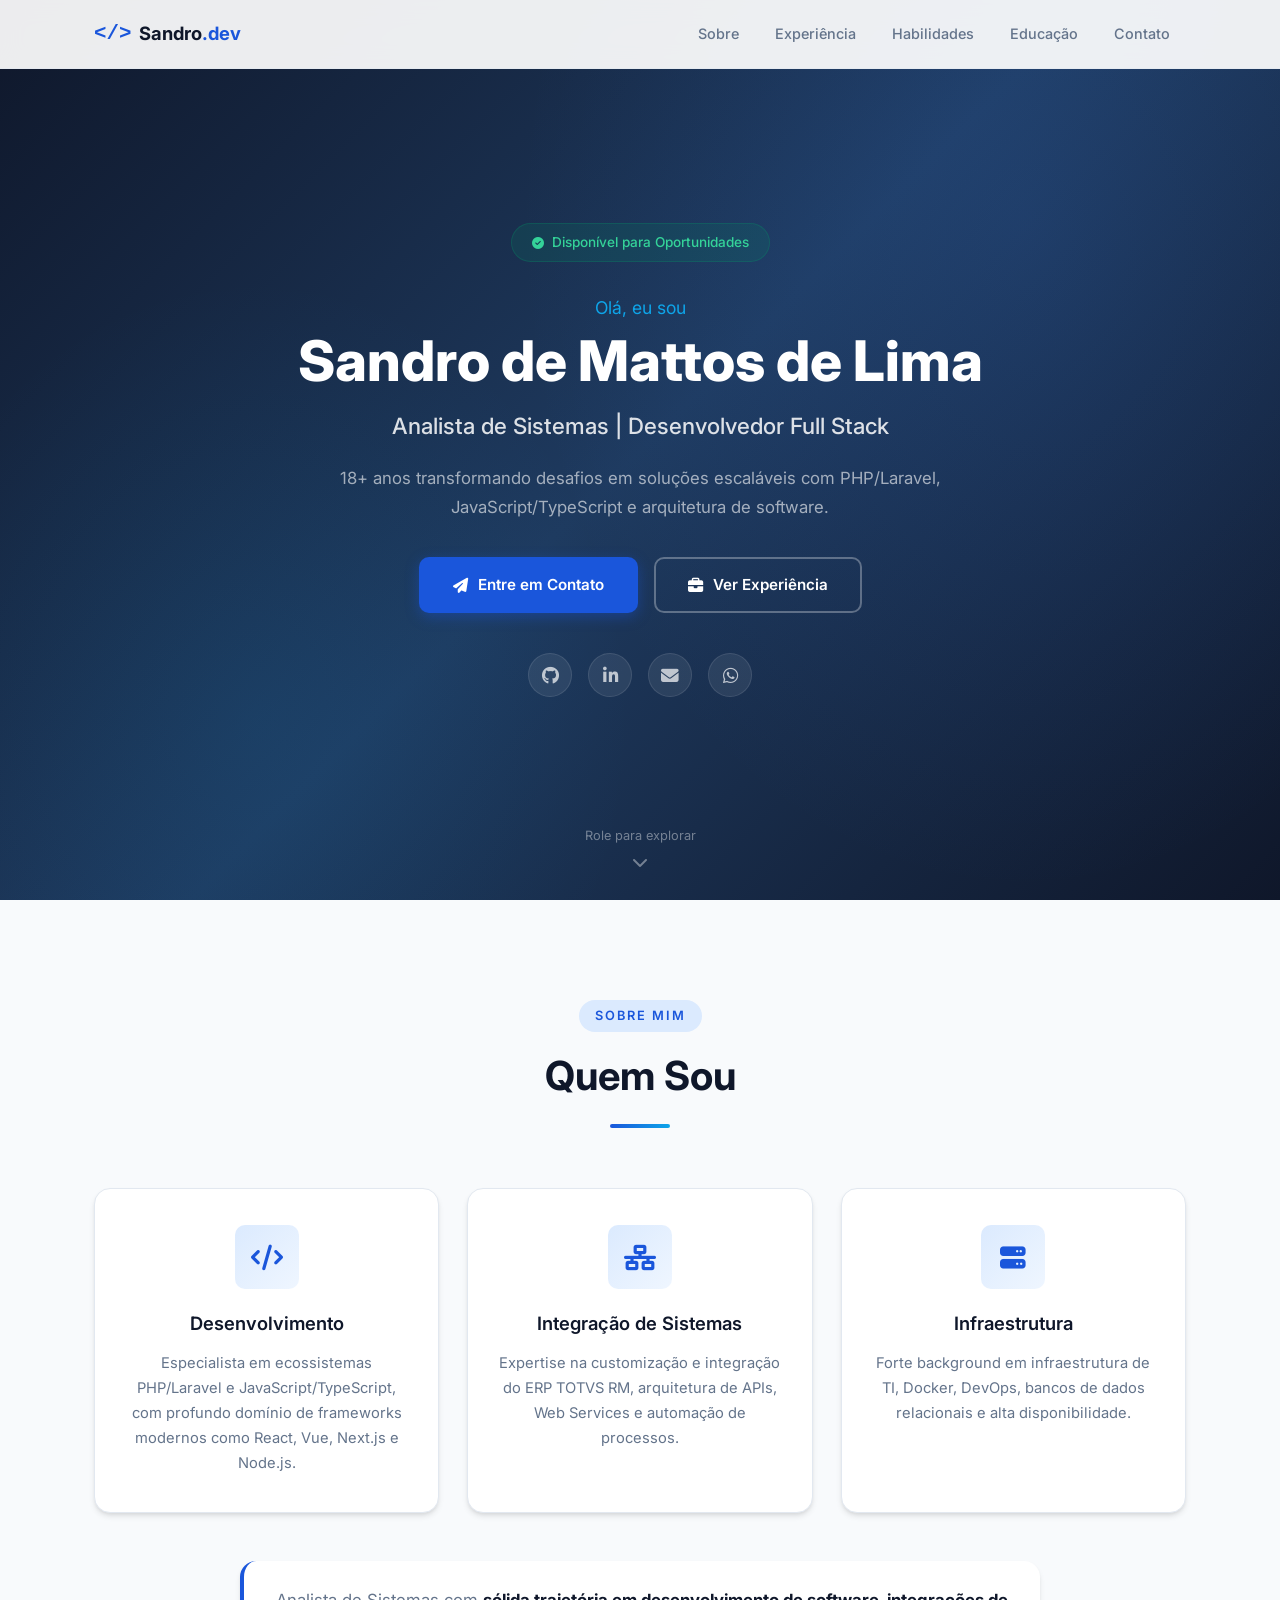
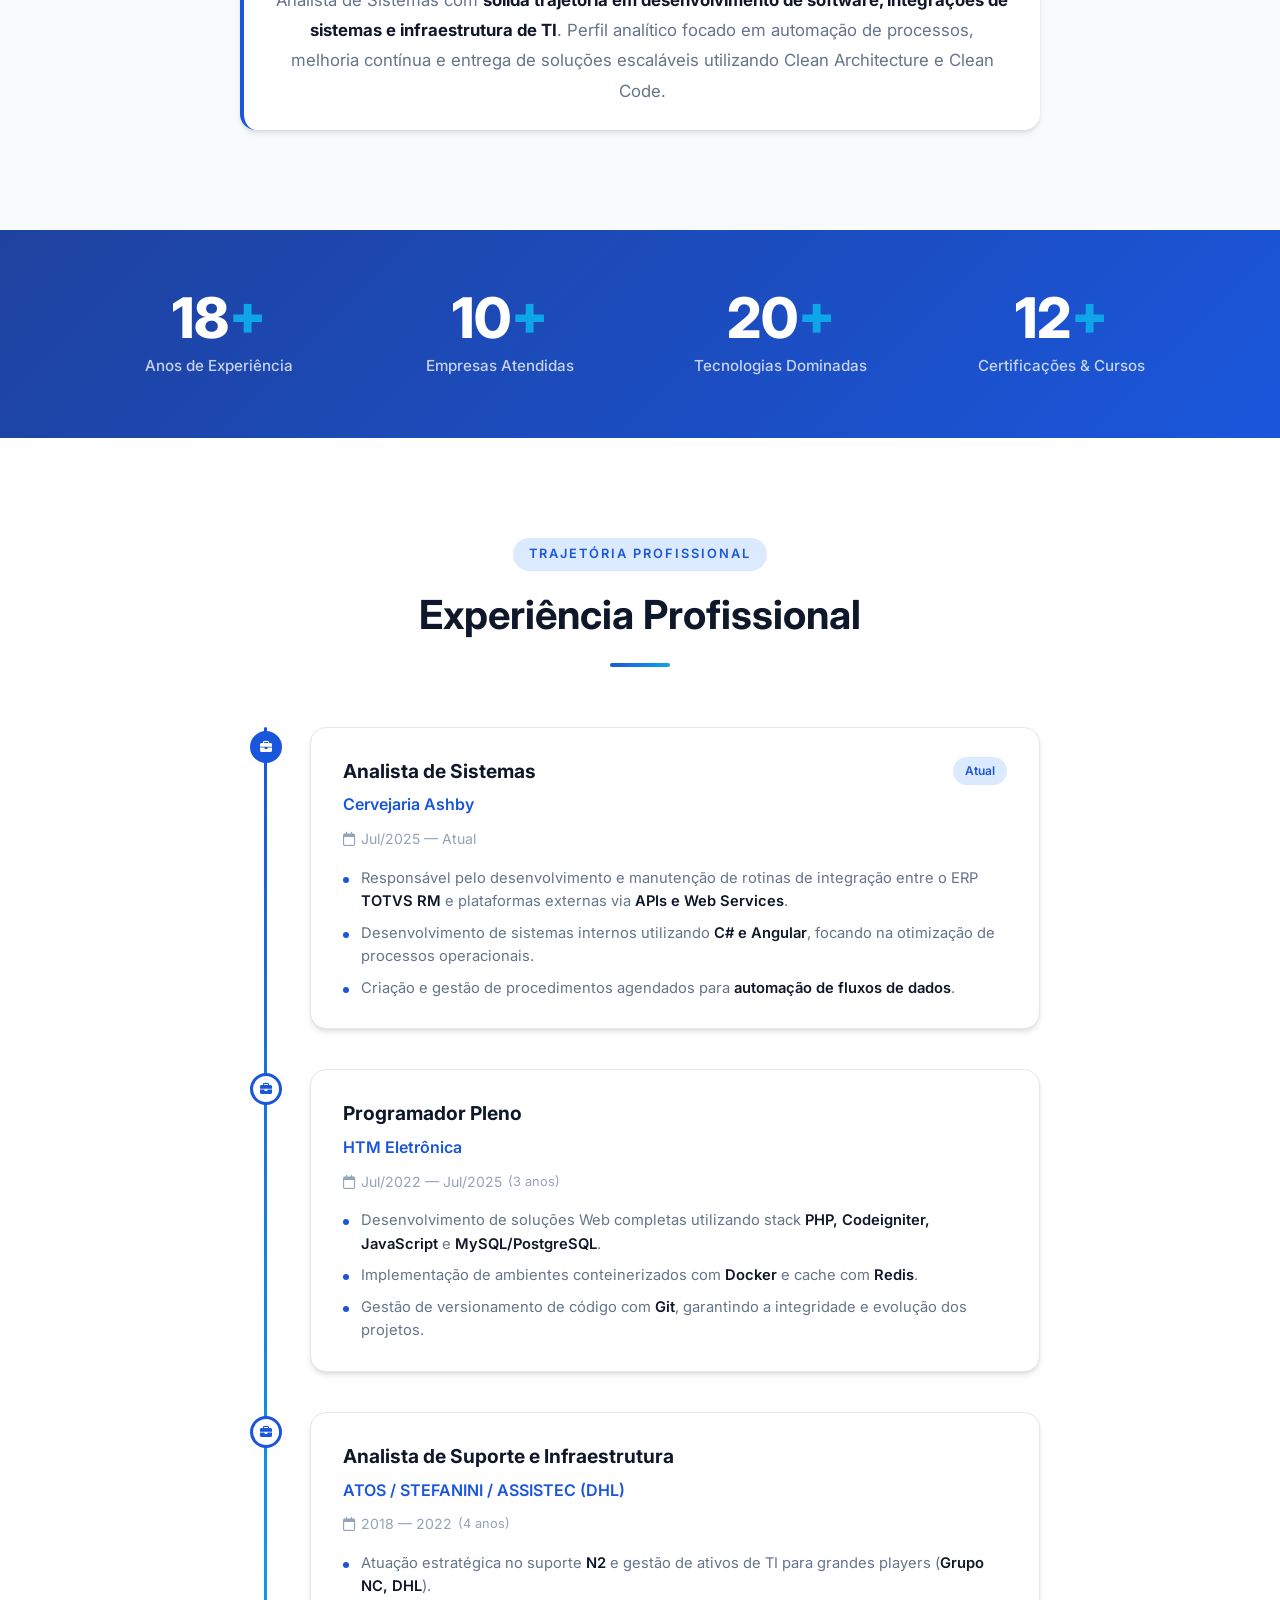
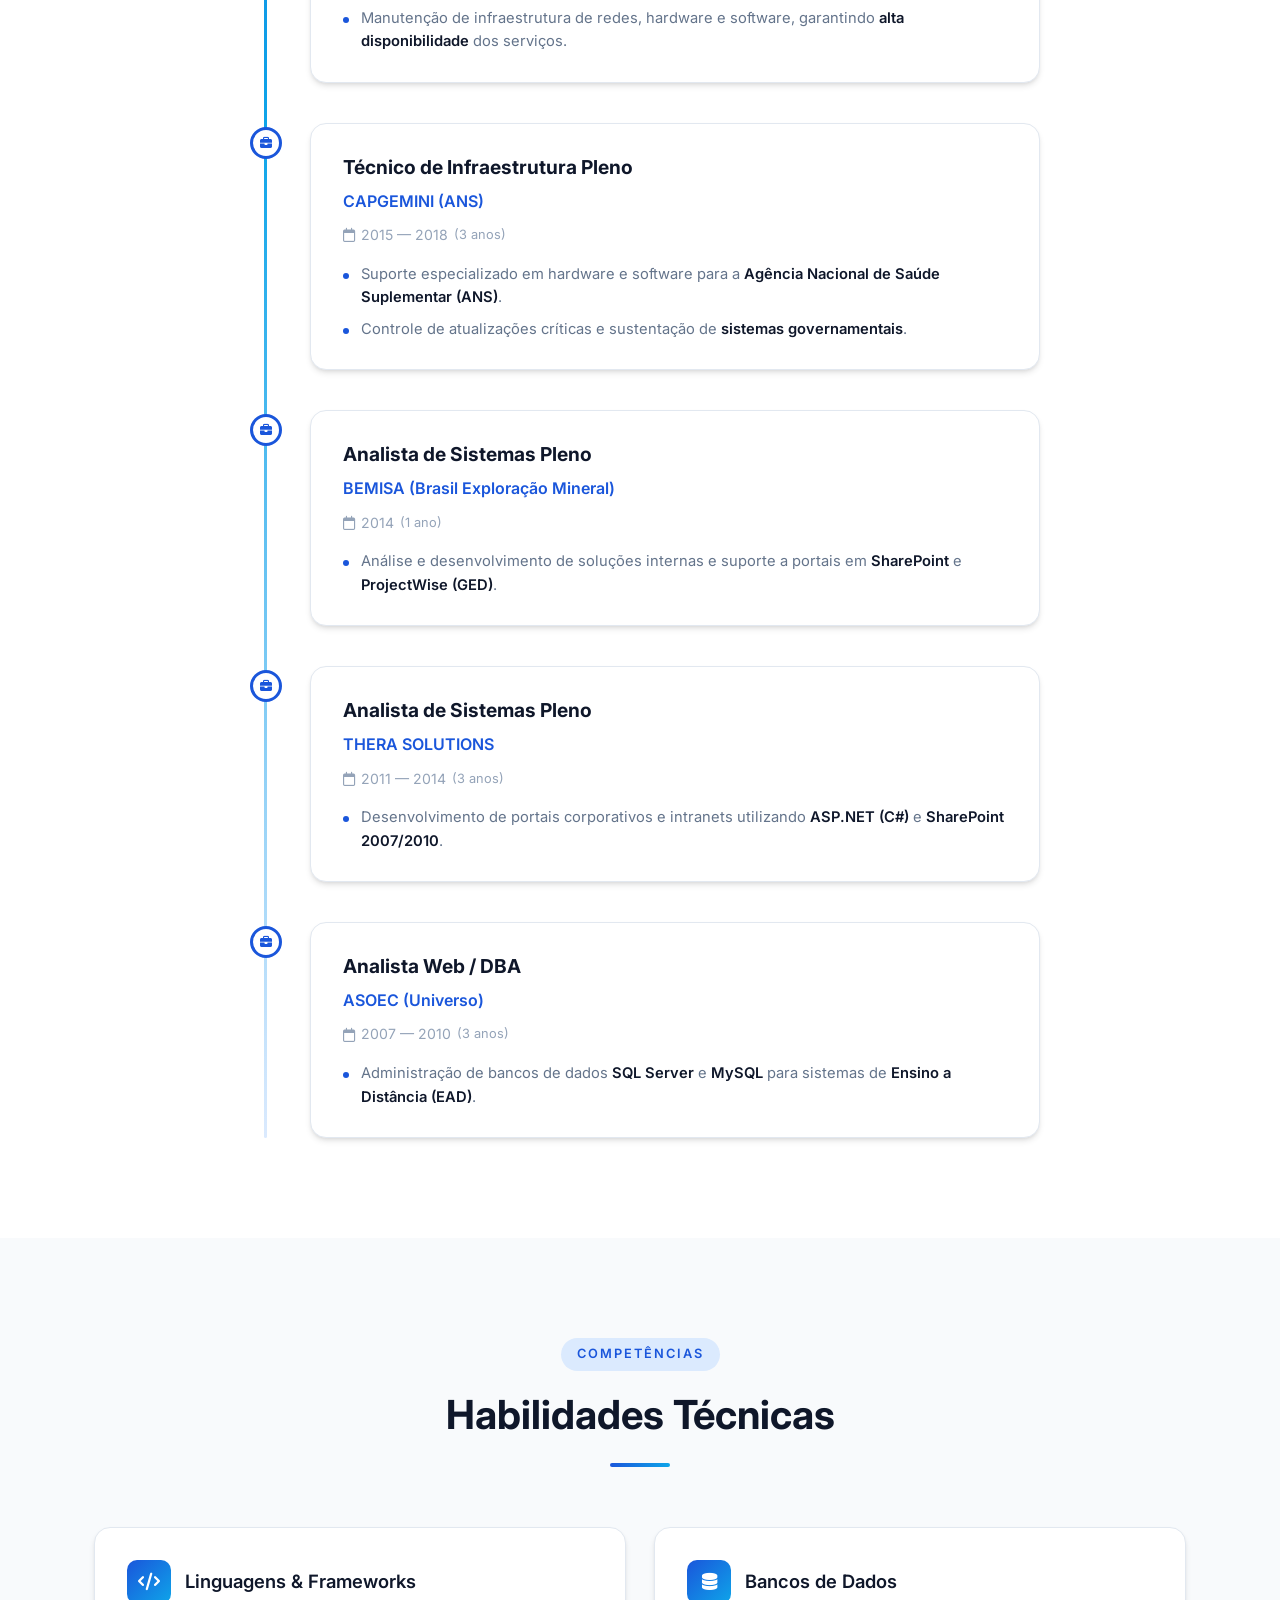
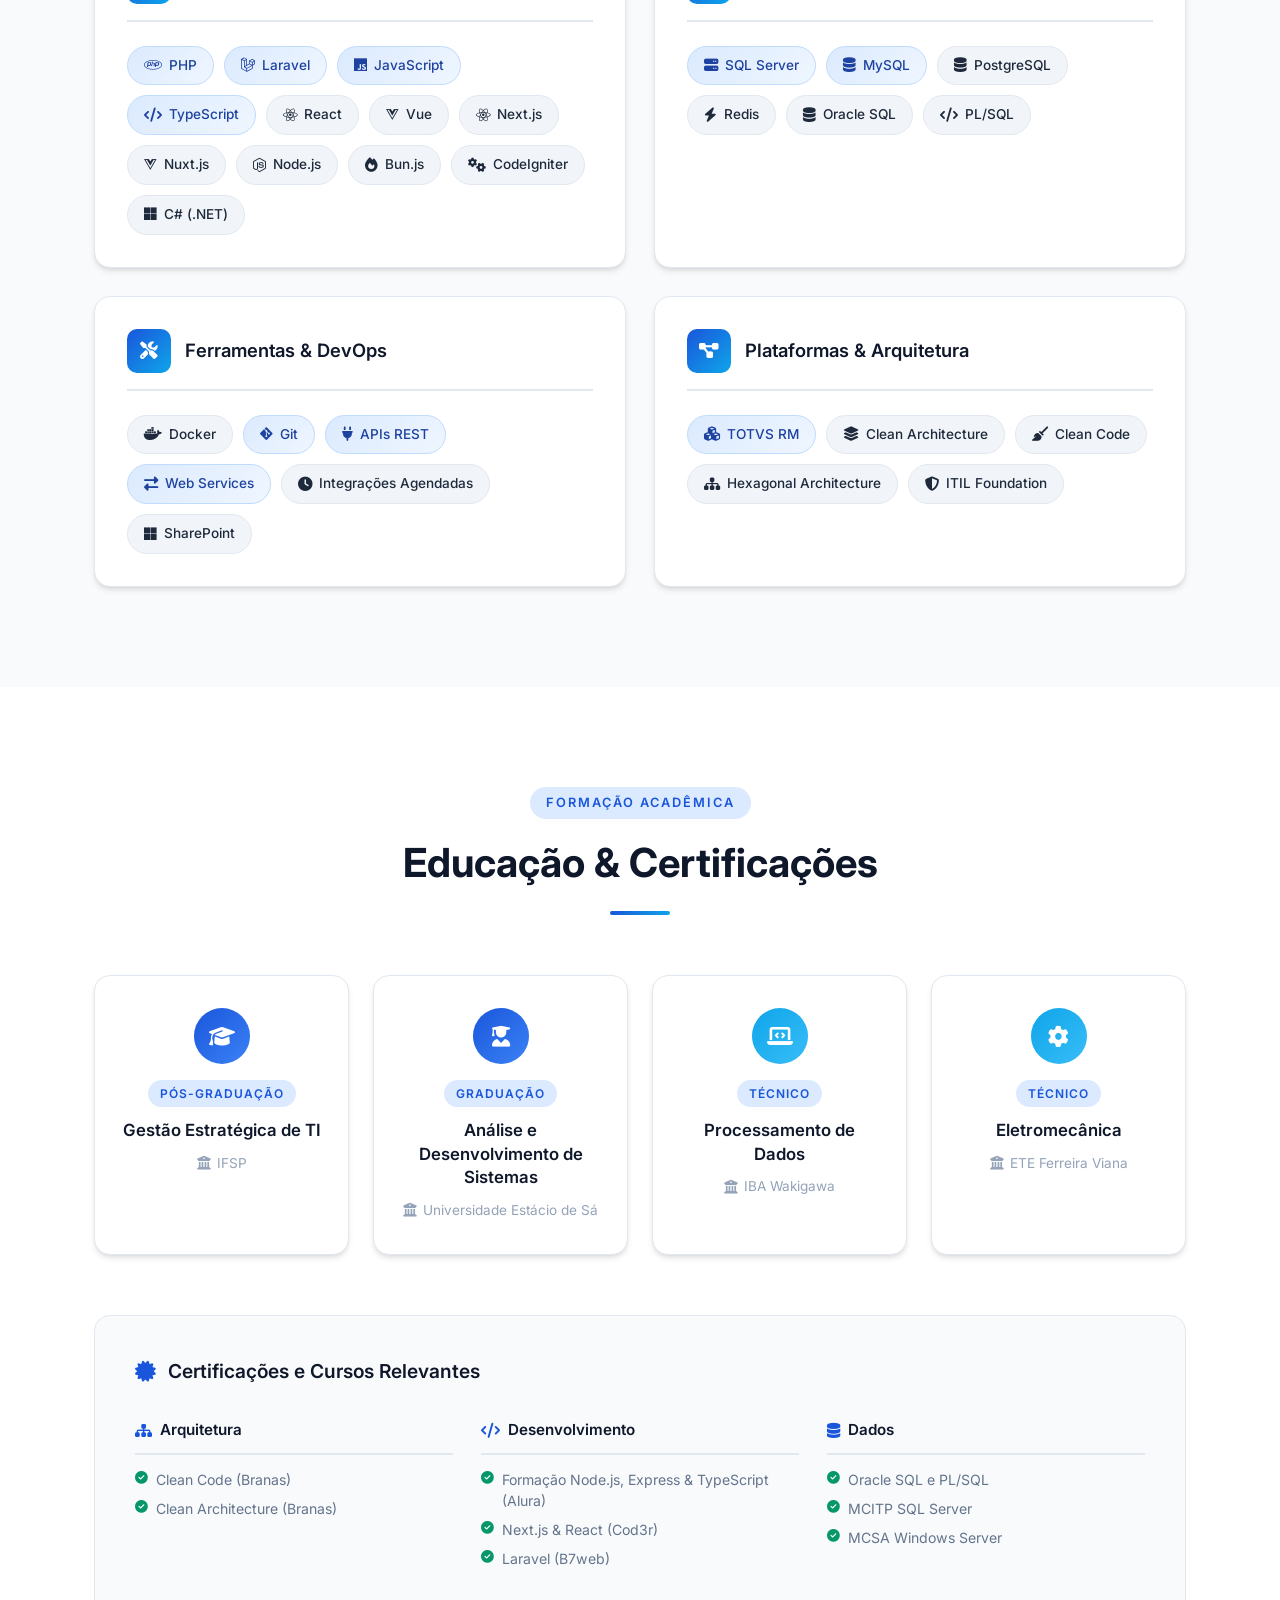
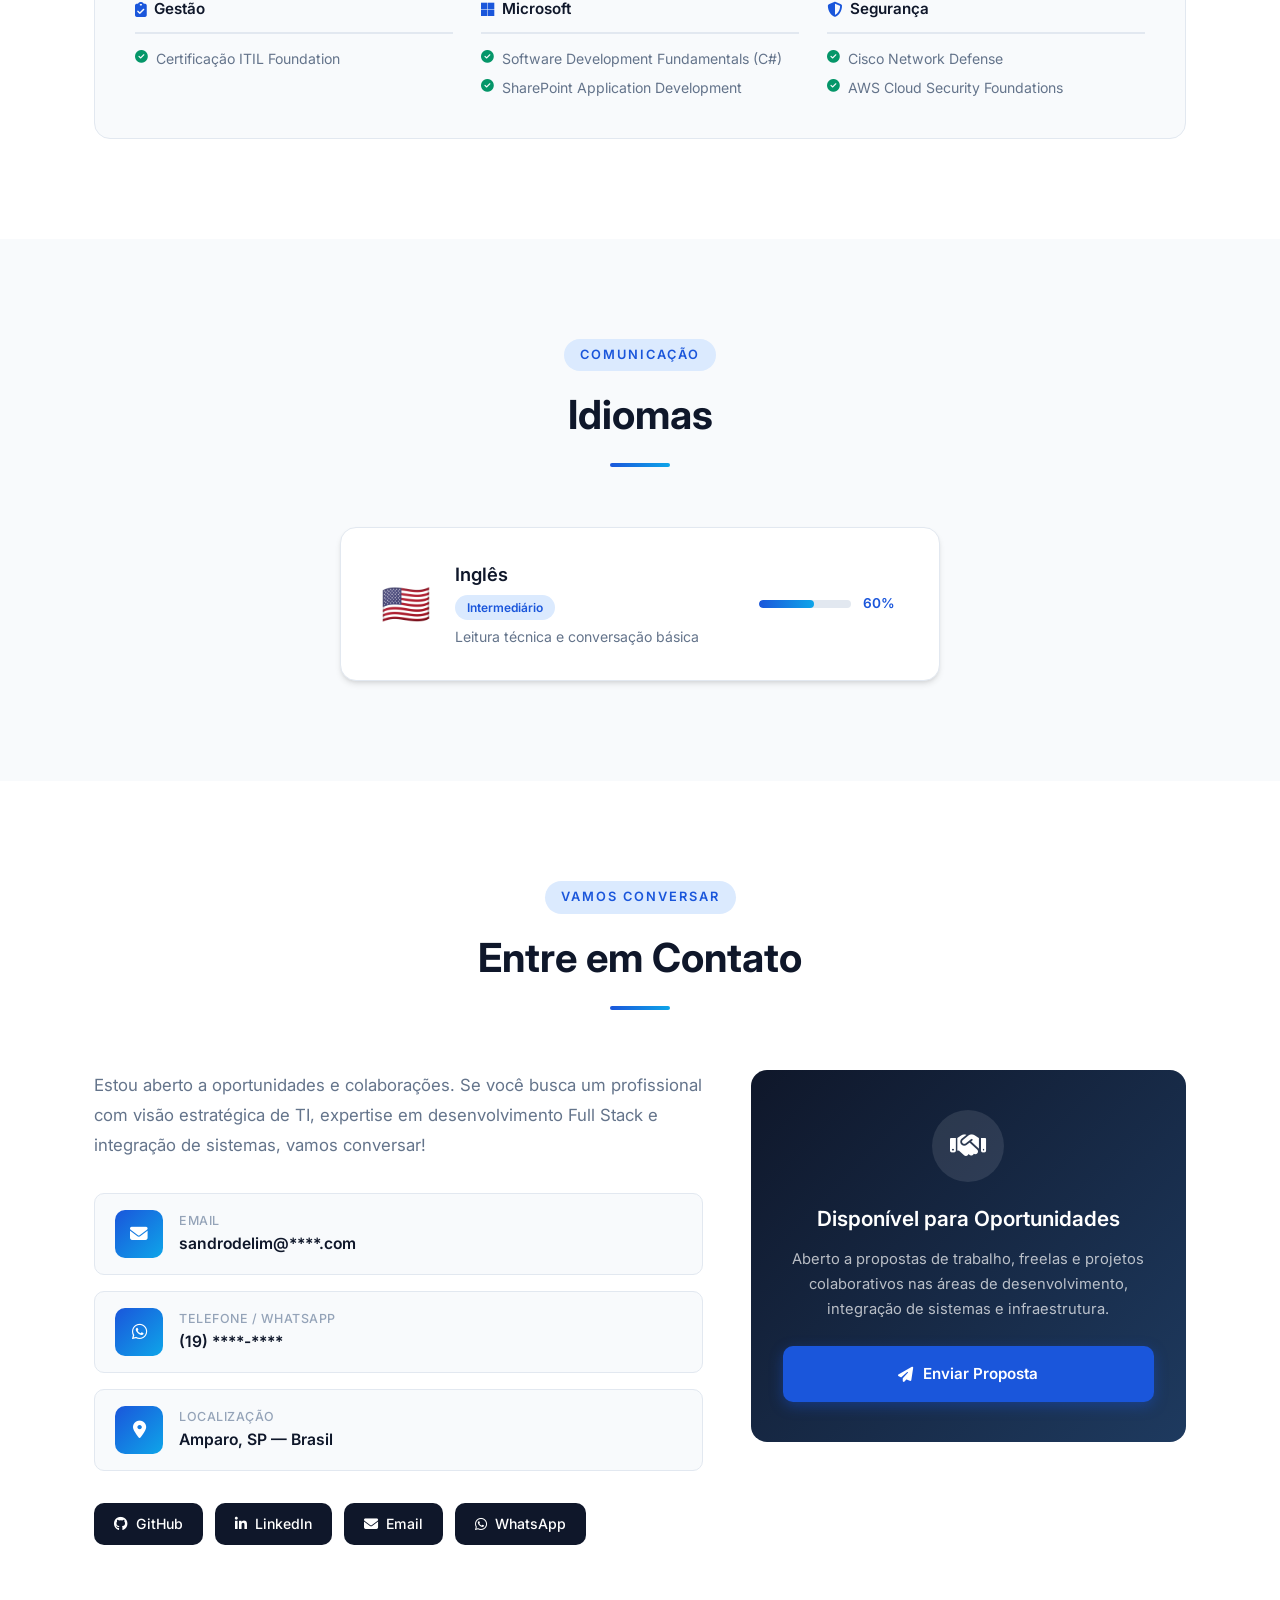
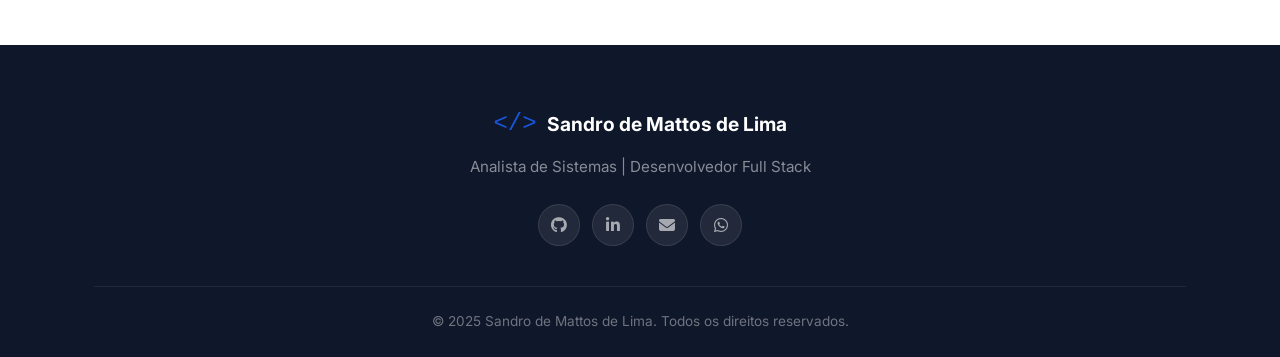
==== commit b19d3bf7: "update cel and email" ====
--- a/index.html
+++ b/index.html
@@ -492,7 +492,7 @@
               </div>
               <div class="contact-details">
                 <span class="contact-label">Email</span>
-                <span class="contact-value">sandrodelim@hotmail.com</span>
+                <span class="contact-value">sandrodelim@****.com</span>
               </div>
             </a>
             <a href="https://wa.me/5519998379473" target="_blank" rel="noopener noreferrer" class="contact-item">
@@ -501,7 +501,7 @@
               </div>
               <div class="contact-details">
                 <span class="contact-label">Telefone / WhatsApp</span>
-                <span class="contact-value">(19) 99837-9473</span>
+                <span class="contact-value">(19) ****-****</span>
               </div>
             </a>
             <div class="contact-item">
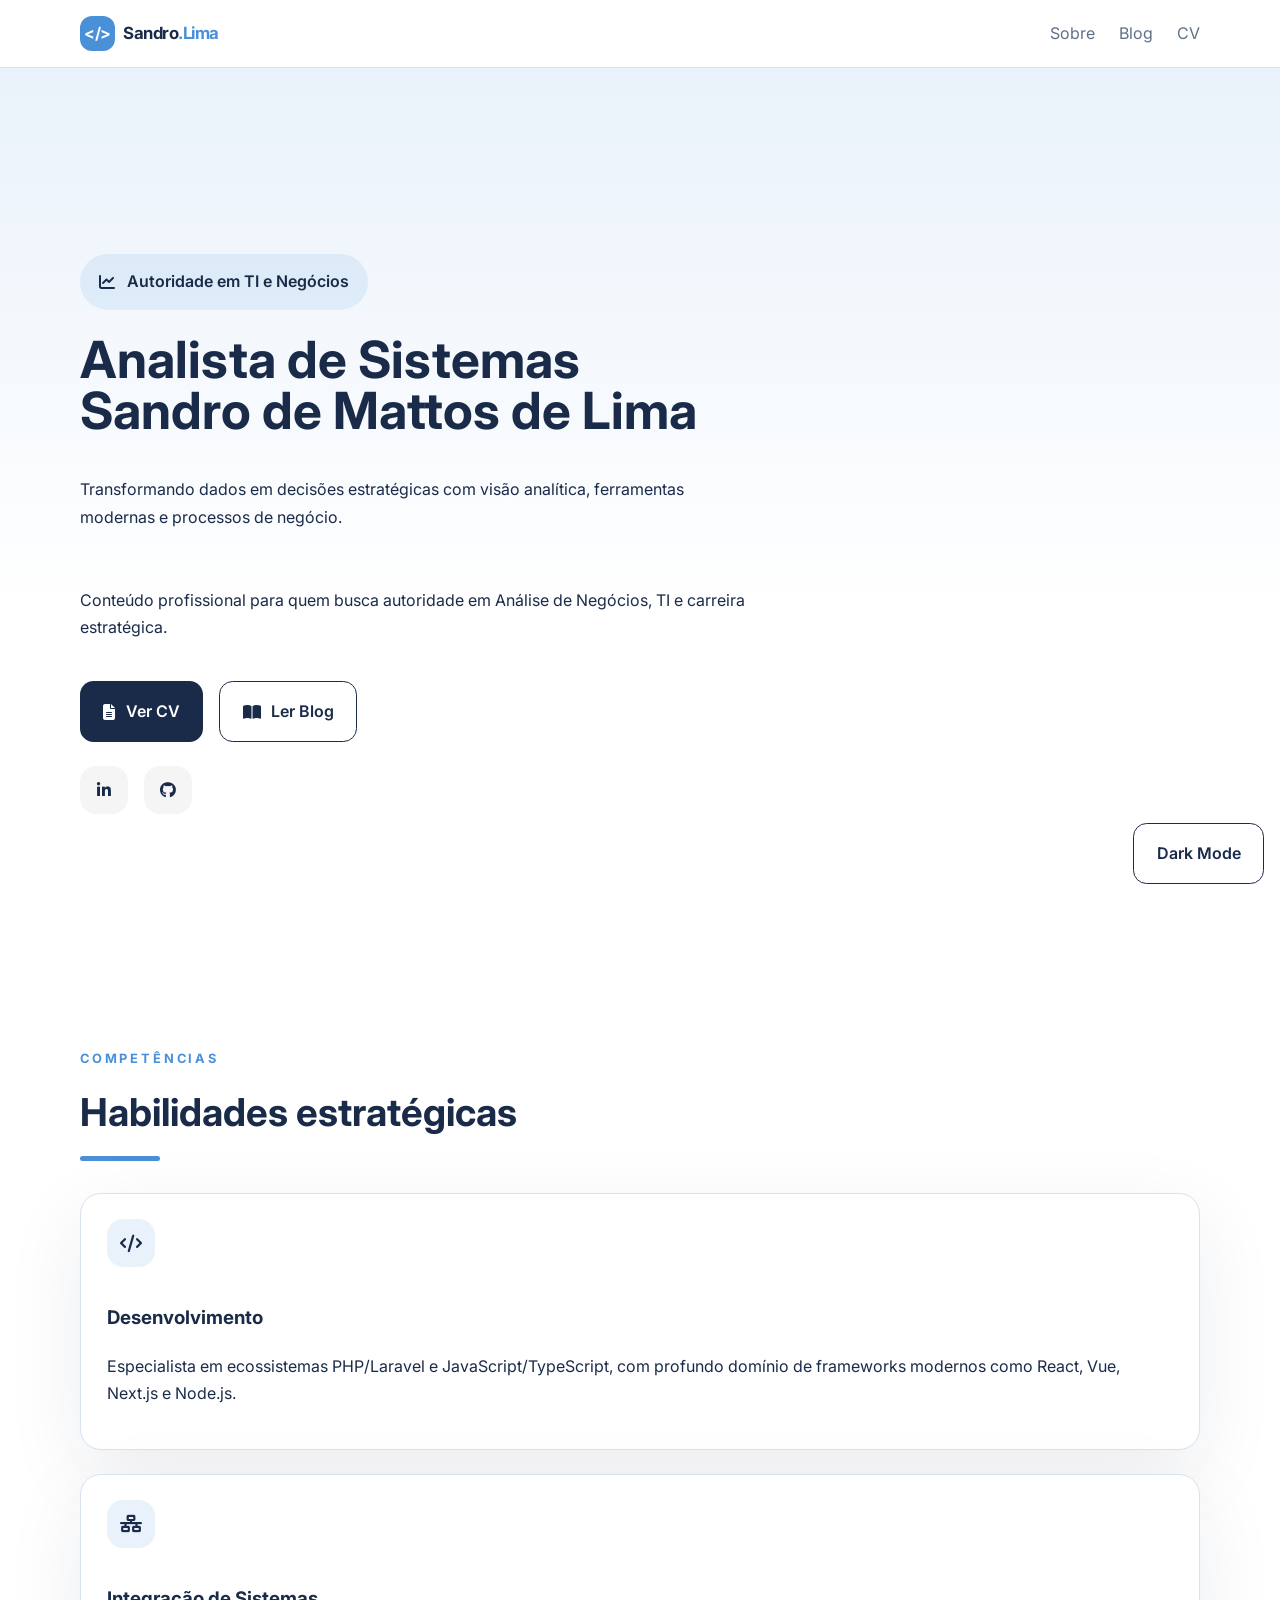
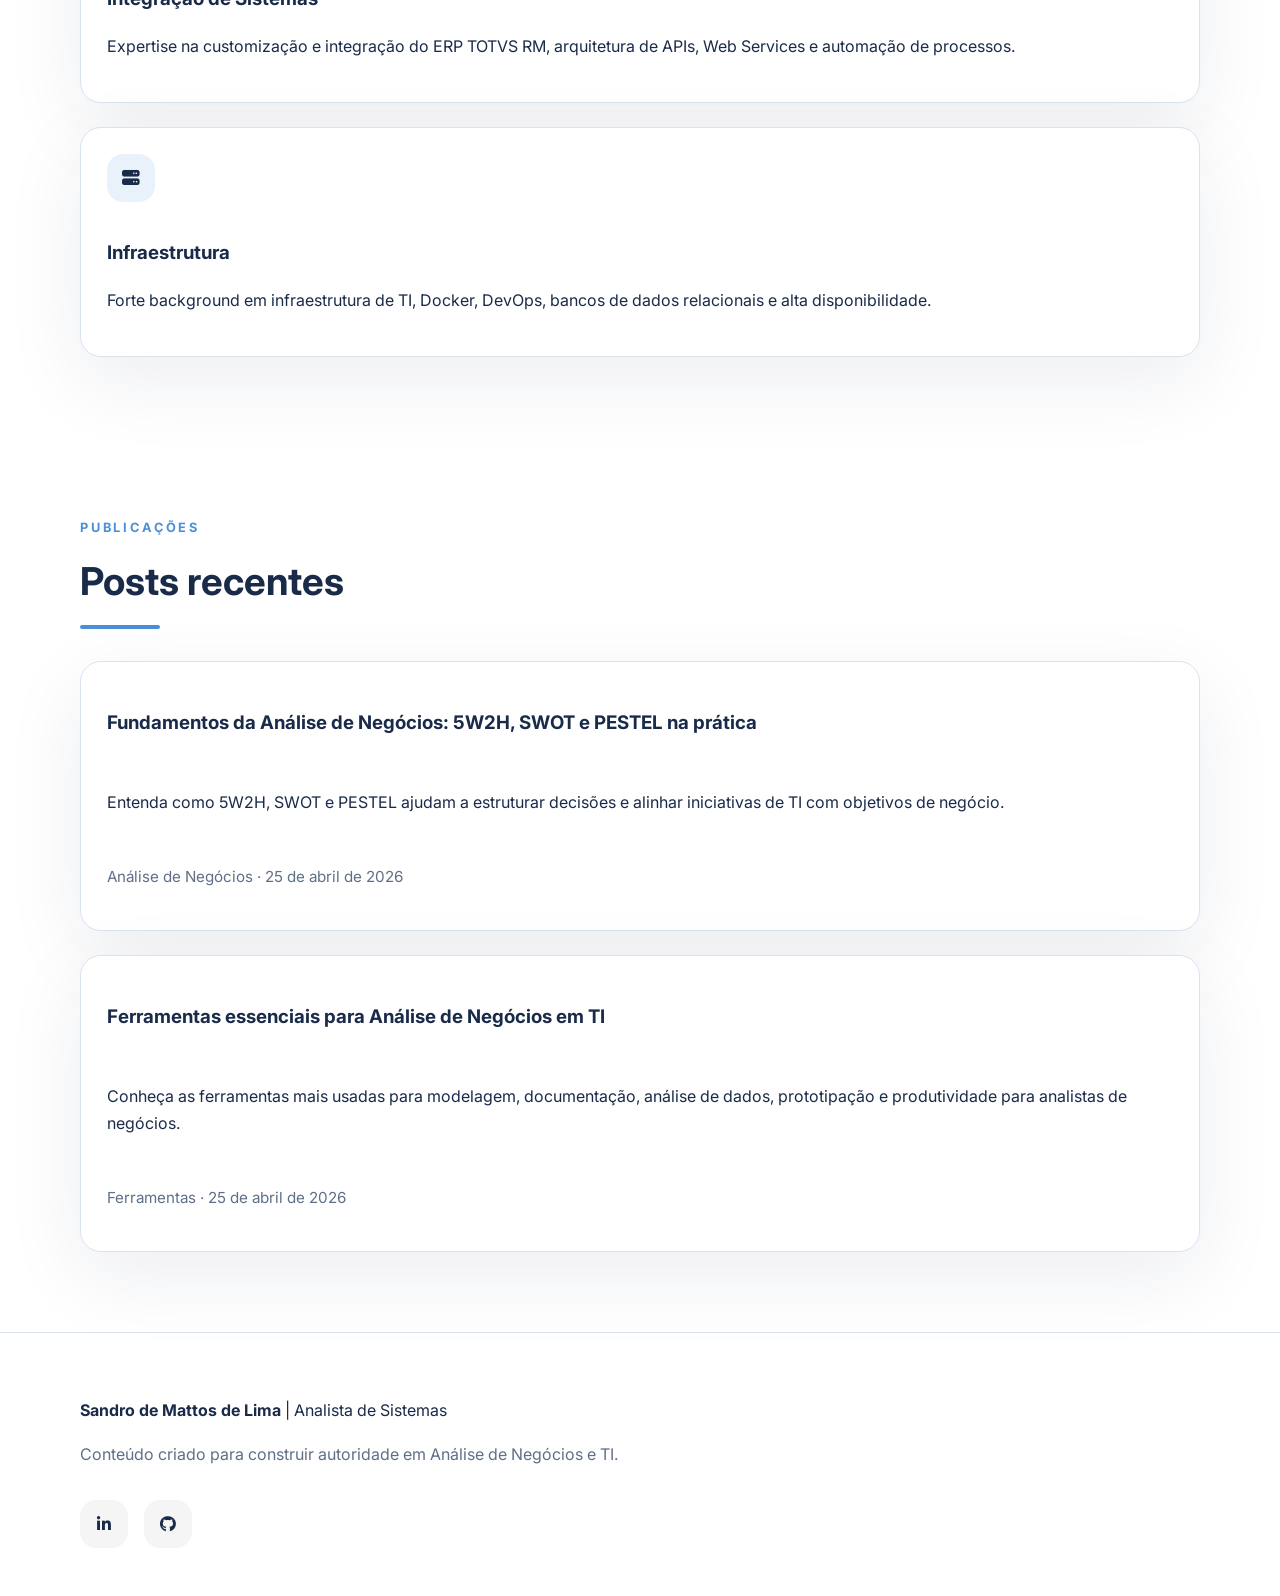
==== commit 89163bb6: "Gestão de conteudo e Blog" ====
--- a/index.html
+++ b/index.html
@@ -3,581 +3,166 @@
 <head>
   <meta charset="UTF-8">
   <meta name="viewport" content="width=device-width, initial-scale=1.0">
-  <meta name="description" content="Currículo Online de Sandro de Mattos de Lima - Analista de Sistemas | Desenvolvedor Full Stack com 18+ anos de experiência.">
-  <meta name="keywords" content="Sandro de Mattos de Lima, Desenvolvedor Full Stack, PHP, Laravel, JavaScript, TypeScript, TOTVS RM, Analista de Sistemas">
-  <meta name="author" content="Sandro de Mattos de Lima">
-  <meta property="og:title" content="Sandro de Mattos de Lima - Analista de Sistemas | Desenvolvedor Full Stack">
-  <meta property="og:description" content="18+ anos de experiência em TI. Especialista em PHP/Laravel, JavaScript/TypeScript, TOTVS RM e Arquitetura de APIs.">
-  <meta property="og:type" content="profile">
-  <meta property="og:url" content="https://sandrodelim.github.io">
+  <meta name="description" content="Sandro de Mattos de Lima - Analista de Sistemas. Transformando dados em decisões estratégicas com conteúdo, carreira e currículo profissional.">
+  <meta property="og:title" content="Sandro de Mattos de Lima | Analista de Sistemas">
+  <meta property="og:description" content="Blog profissional de Análise de Negócios em TI. Conheça cases, ferramentas e carreira para alavancar sua jornada.">
+  <meta property="og:type" content="website">
+  <meta property="og:url" content="https://sandrodelim.github.io/">
+  <meta property="og:image" content="https://sandrodelim.github.io/assets/images/og-image.png">
   <meta name="twitter:card" content="summary_large_image">
-  <title>Sandro de Mattos de Lima - Analista de Sistemas | Desenvolvedor Full Stack</title>
+  <title>Sandro de Mattos de Lima | Analista de Sistemas</title>
   <link rel="preconnect" href="https://fonts.googleapis.com">
   <link rel="preconnect" href="https://fonts.gstatic.com" crossorigin>
   <link href="https://fonts.googleapis.com/css2?family=Inter:wght@300;400;500;600;700;800&display=swap" rel="stylesheet">
-  <link rel="stylesheet" href="https://cdnjs.cloudflare.com/ajax/libs/font-awesome/6.5.2/css/all.min.css">
-  <link rel="stylesheet" href="styles.css">
-  <link rel="icon" type="image/svg+xml" href="data:image/svg+xml,%3Csvg xmlns='http://www.w3.org/2000/svg' viewBox='0 0 100 100'%3E%3Crect width='100' height='100' rx='20' fill='%231a56db'/%3E%3Ctext x='50' y='68' text-anchor='middle' font-family='Inter, Arial, sans-serif' font-size='55' font-weight='700' fill='white'%3ES%3C/text%3E%3C/svg%3E">
+  <link rel="stylesheet" href="https://cdnjs.cloudflare.com/ajax/libs/font-awesome/6.5.2/css/all.min.css" crossorigin="anonymous" referrerpolicy="no-referrer" />
+  <link rel="stylesheet" href="assets/css/styles.css">
 </head>
 <body>
-  <!-- Navigation -->
-  <nav class="navbar" id="navbar">
-    <div class="nav-container">
-      <a href="#" class="nav-logo">
+  <nav class="navbar">
+    <div class="container nav-container">
+      <a href="./" class="nav-logo">
         <span class="logo-icon">&lt;/&gt;</span>
-        <span class="logo-text">Sandro<span class="logo-accent">.dev</span></span>
+        <span class="logo-text">Sandro<span class="logo-accent">.Lima</span></span>
       </a>
-      <button class="nav-toggle" id="navToggle" aria-label="Menu">
+      <button class="nav-toggle" id="navToggle" aria-label="Abrir menu">
         <span class="hamburger"></span>
       </button>
       <ul class="nav-menu" id="navMenu">
-        <li><a href="#about" class="nav-link">Sobre</a></li>
-        <li><a href="#experience" class="nav-link">Experiência</a></li>
-        <li><a href="#skills" class="nav-link">Habilidades</a></li>
-        <li><a href="#education" class="nav-link">Educação</a></li>
-        <li><a href="#contact" class="nav-link">Contato</a></li>
+        <li><a href="./about/" class="nav-link">Sobre</a></li>
+        <li><a href="./blog/" class="nav-link">Blog</a></li>
+        <li><a href="./cv/" class="nav-link">CV</a></li>
       </ul>
     </div>
   </nav>
 
-  <!-- Hero Section -->
-  <header class="hero" id="home">
-    <div class="hero-overlay"></div>
-    <div class="container hero-content">
-      <div class="hero-badge">
-        <i class="fas fa-circle-check"></i>
-        <span>Disponível para Oportunidades</span>
-      </div>
-      <h1 class="hero-title">
-        <span class="hero-greeting">Olá, eu sou</span>
-        <span class="hero-name">Sandro de Mattos de Lima</span>
-      </h1>
-      <p class="hero-subtitle">Analista de Sistemas | Desenvolvedor Full Stack</p>
-      <p class="hero-tagline">18+ anos transformando desafios em soluções escaláveis com PHP/Laravel, JavaScript/TypeScript e arquitetura de software.</p>
-      <div class="hero-cta">
-        <a href="#contact" class="btn btn-primary">
-          <i class="fas fa-paper-plane"></i>
-          Entre em Contato
-        </a>
-        <a href="#experience" class="btn btn-outline">
-          <i class="fas fa-briefcase"></i>
-          Ver Experiência
-        </a>
-      </div>
-      <div class="hero-socials">
-        <a href="https://github.com/sandrodelim" target="_blank" rel="noopener noreferrer" class="social-link" aria-label="GitHub">
-          <i class="fab fa-github"></i>
-        </a>
-        <a href="https://www.linkedin.com/in/sandro-de-mattos-de-lima" target="_blank" rel="noopener noreferrer" class="social-link" aria-label="LinkedIn">
-          <i class="fab fa-linkedin-in"></i>
-        </a>
-        <a href="mailto:sandrodelim@hotmail.com" class="social-link" aria-label="Email">
-          <i class="fas fa-envelope"></i>
-        </a>
-        <a href="https://wa.me/5519998379473" target="_blank" rel="noopener noreferrer" class="social-link" aria-label="WhatsApp">
-          <i class="fab fa-whatsapp"></i>
-        </a>
-      </div>
-    </div>
-    <div class="scroll-indicator">
-      <span>Role para explorar</span>
-      <i class="fas fa-chevron-down"></i>
-    </div>
-  </header>
-
-  <!-- About Section -->
-  <section class="section about" id="about">
-    <div class="container">
-      <div class="section-header">
-        <span class="section-label">Sobre Mim</span>
-        <h2 class="section-title">Quem Sou</h2>
-        <div class="section-line"></div>
-      </div>
-      <div class="about-grid">
-        <div class="about-card">
-          <div class="about-icon">
-            <i class="fas fa-code"></i>
-          </div>
-          <h3>Desenvolvimento</h3>
-          <p>Especialista em ecossistemas PHP/Laravel e JavaScript/TypeScript, com profundo domínio de frameworks modernos como React, Vue, Next.js e Node.js.</p>
+  <main>
+    <section class="hero">
+      <div class="container hero-content">
+        <div class="hero-badge">
+          <i class="fas fa-chart-line"></i>
+          <span>Autoridade em TI e Negócios</span>
         </div>
-        <div class="about-card">
-          <div class="about-icon">
-            <i class="fas fa-network-wired"></i>
-          </div>
-          <h3>Integração de Sistemas</h3>
-          <p>Expertise na customização e integração do ERP TOTVS RM, arquitetura de APIs, Web Services e automação de processos.</p>
+        <h1 class="hero-title">
+          <span>Analista de Sistemas</span>
+          <span class="hero-name">Sandro de Mattos de Lima</span>
+        </h1>
+        <p class="hero-subtitle">Transformando dados em decisões estratégicas com visão analítica, ferramentas modernas e processos de negócio.</p>
+        <p class="hero-tagline">Conteúdo profissional para quem busca autoridade em Análise de Negócios, TI e carreira estratégica.</p>
+        <div class="hero-cta">
+          <a href="./cv/" class="btn btn-primary"><i class="fas fa-file-alt"></i>Ver CV</a>
+          <a href="./blog/" class="btn btn-outline"><i class="fas fa-book-open"></i>Ler Blog</a>
         </div>
-        <div class="about-card">
-          <div class="about-icon">
-            <i class="fas fa-server"></i>
-          </div>
-          <h3>Infraestrutura</h3>
-          <p>Forte background em infraestrutura de TI, Docker, DevOps, bancos de dados relacionais e alta disponibilidade.</p>
+        <div class="hero-socials">
+          <a href="https://www.linkedin.com/in/sandro-de-mattos-de-lima" target="_blank" rel="noopener noreferrer" class="social-link"><i class="fab fa-linkedin-in"></i></a>
+          <a href="https://github.com/sandrodelim" target="_blank" rel="noopener noreferrer" class="social-link"><i class="fab fa-github"></i></a>
         </div>
       </div>
-      <div class="about-summary">
-        <p>Analista de Sistemas com <strong>sólida trajetória em desenvolvimento de software, integrações de sistemas e infraestrutura de TI</strong>. Perfil analítico focado em automação de processos, melhoria contínua e entrega de soluções escaláveis utilizando Clean Architecture e Clean Code.</p>
-      </div>
-    </div>
-  </section>
+    </section>
 
-  <!-- Stats Section -->
-  <section class="stats">
-    <div class="container">
-      <div class="stats-grid">
-        <div class="stat-item">
-          <div class="stat-number">18<span>+</span></div>
-          <div class="stat-label">Anos de Experiência</div>
+    <!-- <section class="section">
+      <div class="container">
+        <div class="section-header">
+          <span class="section-label">Competências</span>
+          <h2 class="section-title">Habilidades estratégicas</h2>
+          <div class="section-line"></div>
         </div>
-        <div class="stat-item">
-          <div class="stat-number">10<span>+</span></div>
-          <div class="stat-label">Empresas Atendidas</div>
-        </div>
-        <div class="stat-item">
-          <div class="stat-number">20<span>+</span></div>
-          <div class="stat-label">Tecnologias Dominadas</div>
-        </div>
-        <div class="stat-item">
-          <div class="stat-number">12<span>+</span></div>
-          <div class="stat-label">Certificações & Cursos</div>
+        <div class="skills-grid">
+          <article class="skill-card"><h3>Análise de Negócios</h3><p>Mapeamento de requisitos, processos e impacto para resultados de alto valor.</p></article>
+          <article class="skill-card"><h3>SQL</h3><p>Consultas avançadas e análise de dados para decisões baseadas em evidências.</p></article>
+          <article class="skill-card"><h3>Power BI</h3><p>Dashboards estratégicos que tornam dados acessíveis e acionáveis.</p></article>
+          <article class="skill-card"><h3>Processos</h3><p>Otimização e design de fluxo com foco em eficiência e qualidade.</p></article>
+          <article class="skill-card"><h3>Requisitos</h3><p>Modelagem clara e documentação alinhada ao negócio e ao time de TI.</p></article>
+          <article class="skill-card"><h3>BPMN</h3><p>Modelos visuais de processos que conectam stakeholders e entregáveis.</p></article>
         </div>
       </div>
-    </div>
-  </section>
+    </section> -->
 
-  <!-- Experience Section -->
-  <section class="section experience" id="experience">
-    <div class="container">
-      <div class="section-header">
-        <span class="section-label">Trajetória Profissional</span>
-        <h2 class="section-title">Experiência Profissional</h2>
-        <div class="section-line"></div>
-      </div>
-      <div class="timeline">
-        <div class="timeline-item">
-          <div class="timeline-marker timeline-current">
-            <i class="fas fa-briefcase"></i>
+    <!-- About Section -->
+    <section class="section about" id="about">
+      <div class="container">
+        <div class="section-header">
+          <span class="section-label">Competências</span>
+          <h2 class="section-title">Habilidades estratégicas</h2>
+          <div class="section-line"></div>
+        </div>
+        <div class="about-grid">
+          <div class="about-card">
+            <div class="about-icon">
+              <i class="fas fa-code"></i>
+            </div>
+            <h3>Desenvolvimento</h3>
+            <p>Especialista em ecossistemas PHP/Laravel e JavaScript/TypeScript, com profundo domínio de frameworks modernos
+              como React, Vue, Next.js e Node.js.</p>
           </div>
-          <div class="timeline-content">
-            <div class="timeline-header">
-              <h3 class="timeline-title">Analista de Sistemas</h3>
-              <span class="timeline-badge">Atual</span>
+          <div class="about-card">
+            <div class="about-icon">
+              <i class="fas fa-network-wired"></i>
             </div>
-            <div class="timeline-company">Cervejaria Ashby</div>
-            <div class="timeline-date"><i class="far fa-calendar"></i> Jul/2025 — Atual</div>
-            <ul class="timeline-list">
-              <li>Responsável pelo desenvolvimento e manutenção de rotinas de integração entre o ERP <strong>TOTVS RM</strong> e plataformas externas via <strong>APIs e Web Services</strong>.</li>
-              <li>Desenvolvimento de sistemas internos utilizando <strong>C# e Angular</strong>, focando na otimização de processos operacionais.</li>
-              <li>Criação e gestão de procedimentos agendados para <strong>automação de fluxos de dados</strong>.</li>
-            </ul>
+            <h3>Integração de Sistemas</h3>
+            <p>Expertise na customização e integração do ERP TOTVS RM, arquitetura de APIs, Web Services e automação de
+              processos.</p>
+          </div>
+          <div class="about-card">
+            <div class="about-icon">
+              <i class="fas fa-server"></i>
+            </div>
+            <h3>Infraestrutura</h3>
+            <p>Forte background em infraestrutura de TI, Docker, DevOps, bancos de dados relacionais e alta disponibilidade.
+            </p>
           </div>
         </div>
-        <div class="timeline-item">
-          <div class="timeline-marker">
-            <i class="fas fa-briefcase"></i>
-          </div>
-          <div class="timeline-content">
-            <div class="timeline-header">
-              <h3 class="timeline-title">Programador Pleno</h3>
-            </div>
-            <div class="timeline-company">HTM Eletrônica</div>
-            <div class="timeline-date"><i class="far fa-calendar"></i> Jul/2022 — Jul/2025 <span class="timeline-duration">(3 anos)</span></div>
-            <ul class="timeline-list">
-              <li>Desenvolvimento de soluções Web completas utilizando stack <strong>PHP, Codeigniter, JavaScript</strong> e <strong>MySQL/PostgreSQL</strong>.</li>
-              <li>Implementação de ambientes conteinerizados com <strong>Docker</strong> e cache com <strong>Redis</strong>.</li>
-              <li>Gestão de versionamento de código com <strong>Git</strong>, garantindo a integridade e evolução dos projetos.</li>
-            </ul>
-          </div>
+        <!-- <div class="about-summary">
+          <p>Analista de Sistemas com <strong>sólida trajetória em desenvolvimento de software, integrações de sistemas e
+              infraestrutura de TI</strong>. Perfil analítico focado em automação de processos, melhoria contínua e entrega
+            de soluções escaláveis utilizando Clean Architecture e Clean Code.</p>
+        </div> -->
+      </div>
+    </section>
+
+
+
+    <!-- <section class="section">
+      <div class="container">
+        <div class="section-header">
+          <span class="section-label">Certificações</span>
+          <h2 class="section-title">Formação e credibilidade</h2>
+          <div class="section-line"></div>
         </div>
-        <div class="timeline-item">
-          <div class="timeline-marker">
-            <i class="fas fa-briefcase"></i>
-          </div>
-          <div class="timeline-content">
-            <div class="timeline-header">
-              <h3 class="timeline-title">Analista de Suporte e Infraestrutura</h3>
-            </div>
-            <div class="timeline-company">ATOS / STEFANINI / ASSISTEC (DHL)</div>
-            <div class="timeline-date"><i class="far fa-calendar"></i> 2018 — 2022 <span class="timeline-duration">(4 anos)</span></div>
-            <ul class="timeline-list">
-              <li>Atuação estratégica no suporte <strong>N2</strong> e gestão de ativos de TI para grandes players (<strong>Grupo NC, DHL</strong>).</li>
-              <li>Manutenção de infraestrutura de redes, hardware e software, garantindo <strong>alta disponibilidade</strong> dos serviços.</li>
-            </ul>
-          </div>
-        </div>
-        <div class="timeline-item">
-          <div class="timeline-marker">
-            <i class="fas fa-briefcase"></i>
-          </div>
-          <div class="timeline-content">
-            <div class="timeline-header">
-              <h3 class="timeline-title">Técnico de Infraestrutura Pleno</h3>
-            </div>
-            <div class="timeline-company">CAPGEMINI (ANS)</div>
-            <div class="timeline-date"><i class="far fa-calendar"></i> 2015 — 2018 <span class="timeline-duration">(3 anos)</span></div>
-            <ul class="timeline-list">
-              <li>Suporte especializado em hardware e software para a <strong>Agência Nacional de Saúde Suplementar (ANS)</strong>.</li>
-              <li>Controle de atualizações críticas e sustentação de <strong>sistemas governamentais</strong>.</li>
-            </ul>
-          </div>
-        </div>
-        <div class="timeline-item">
-          <div class="timeline-marker">
-            <i class="fas fa-briefcase"></i>
-          </div>
-          <div class="timeline-content">
-            <div class="timeline-header">
-              <h3 class="timeline-title">Analista de Sistemas Pleno</h3>
-            </div>
-            <div class="timeline-company">BEMISA (Brasil Exploração Mineral)</div>
-            <div class="timeline-date"><i class="far fa-calendar"></i> 2014 <span class="timeline-duration">(1 ano)</span></div>
-            <ul class="timeline-list">
-              <li>Análise e desenvolvimento de soluções internas e suporte a portais em <strong>SharePoint</strong> e <strong>ProjectWise (GED)</strong>.</li>
-            </ul>
-          </div>
-        </div>
-        <div class="timeline-item">
-          <div class="timeline-marker">
-            <i class="fas fa-briefcase"></i>
-          </div>
-          <div class="timeline-content">
-            <div class="timeline-header">
-              <h3 class="timeline-title">Analista de Sistemas Pleno</h3>
-            </div>
-            <div class="timeline-company">THERA SOLUTIONS</div>
-            <div class="timeline-date"><i class="far fa-calendar"></i> 2011 — 2014 <span class="timeline-duration">(3 anos)</span></div>
-            <ul class="timeline-list">
-              <li>Desenvolvimento de portais corporativos e intranets utilizando <strong>ASP.NET (C#)</strong> e <strong>SharePoint 2007/2010</strong>.</li>
-            </ul>
-          </div>
-        </div>
-        <div class="timeline-item">
-          <div class="timeline-marker">
-            <i class="fas fa-briefcase"></i>
-          </div>
-          <div class="timeline-content">
-            <div class="timeline-header">
-              <h3 class="timeline-title">Analista Web / DBA</h3>
-            </div>
-            <div class="timeline-company">ASOEC (Universo)</div>
-            <div class="timeline-date"><i class="far fa-calendar"></i> 2007 — 2010 <span class="timeline-duration">(3 anos)</span></div>
-            <ul class="timeline-list">
-              <li>Administração de bancos de dados <strong>SQL Server</strong> e <strong>MySQL</strong> para sistemas de <strong>Ensino a Distância (EAD)</strong>.</li>
-            </ul>
-          </div>
+        <div class="certifications-grid">
+          <article class="certification-card"><h3>Certified Business Analyst</h3><p>Metodologias e práticas modernas para apoiar decisões empresariais.</p></article>
+          <article class="certification-card"><h3>Power BI Advanced</h3><p>Criação de relatórios e dashboards estratégicos com insights visuais.</p></article>
+          <article class="certification-card"><h3>SQL Data Analytics</h3><p>Domínio em consultas e extração de informações para análise confiável.</p></article>
         </div>
       </div>
-    </div>
-  </section>
+    </section> -->
 
-  <!-- Skills Section -->
-  <section class="section skills" id="skills">
-    <div class="container">
-      <div class="section-header">
-        <span class="section-label">Competências</span>
-        <h2 class="section-title">Habilidades Técnicas</h2>
-        <div class="section-line"></div>
+    <section class="section">
+      <div class="container">
+        <div class="section-header">
+          <span class="section-label">Publicações</span>
+          <h2 class="section-title">Posts recentes</h2>
+          <div class="section-line"></div>
+        </div>
+        <div id="recentPosts" class="posts-grid"></div>
       </div>
-      <div class="skills-grid">
-        <div class="skill-category">
-          <div class="skill-category-header">
-            <div class="skill-category-icon">
-              <i class="fas fa-code"></i>
-            </div>
-            <h3>Linguagens & Frameworks</h3>
-          </div>
-          <div class="skill-tags">
-            <span class="skill-tag skill-expert"><i class="fab fa-php"></i>PHP</span>
-            <span class="skill-tag skill-expert"><i class="fab fa-laravel"></i>Laravel</span>
-            <span class="skill-tag skill-expert"><i class="fab fa-js"></i>JavaScript</span>
-            <span class="skill-tag skill-expert"><i class="fas fa-code"></i>TypeScript</span>
-            <span class="skill-tag skill-advanced"><i class="fab fa-react"></i>React</span>
-            <span class="skill-tag skill-advanced"><i class="fab fa-vuejs"></i>Vue</span>
-            <span class="skill-tag skill-advanced"><i class="fab fa-react"></i>Next.js</span>
-            <span class="skill-tag skill-advanced"><i class="fab fa-vuejs"></i>Nuxt.js</span>
-            <span class="skill-tag skill-advanced"><i class="fab fa-node-js"></i>Node.js</span>
-            <span class="skill-tag skill-advanced"><i class="fas fa-fire"></i>Bun.js</span>
-            <span class="skill-tag skill-advanced"><i class="fas fa-cogs"></i>CodeIgniter</span>
-            <span class="skill-tag skill-advanced"><i class="fab fa-microsoft"></i>C# (.NET)</span>
-          </div>
-        </div>
-        <div class="skill-category">
-          <div class="skill-category-header">
-            <div class="skill-category-icon">
-              <i class="fas fa-database"></i>
-            </div>
-            <h3>Bancos de Dados</h3>
-          </div>
-          <div class="skill-tags">
-            <span class="skill-tag skill-expert"><i class="fas fa-server"></i>SQL Server</span>
-            <span class="skill-tag skill-expert"><i class="fas fa-database"></i>MySQL</span>
-            <span class="skill-tag skill-advanced"><i class="fas fa-database"></i>PostgreSQL</span>
-            <span class="skill-tag skill-advanced"><i class="fas fa-bolt"></i>Redis</span>
-            <span class="skill-tag skill-advanced"><i class="fas fa-database"></i>Oracle SQL</span>
-            <span class="skill-tag skill-advanced"><i class="fas fa-code"></i>PL/SQL</span>
-          </div>
-        </div>
-        <div class="skill-category">
-          <div class="skill-category-header">
-            <div class="skill-category-icon">
-              <i class="fas fa-tools"></i>
-            </div>
-            <h3>Ferramentas & DevOps</h3>
-          </div>
-          <div class="skill-tags">
-            <span class="skill-tag skill-advanced"><i class="fab fa-docker"></i>Docker</span>
-            <span class="skill-tag skill-expert"><i class="fab fa-git-alt"></i>Git</span>
-            <span class="skill-tag skill-expert"><i class="fas fa-plug"></i>APIs REST</span>
-            <span class="skill-tag skill-expert"><i class="fas fa-exchange-alt"></i>Web Services</span>
-            <span class="skill-tag skill-advanced"><i class="fas fa-clock"></i>Integrações Agendadas</span>
-            <span class="skill-tag skill-advanced"><i class="fab fa-microsoft"></i>SharePoint</span>
-          </div>
-        </div>
-        <div class="skill-category">
-          <div class="skill-category-header">
-            <div class="skill-category-icon">
-              <i class="fas fa-project-diagram"></i>
-            </div>
-            <h3>Plataformas & Arquitetura</h3>
-          </div>
-          <div class="skill-tags">
-            <span class="skill-tag skill-expert"><i class="fas fa-cubes"></i>TOTVS RM</span>
-            <span class="skill-tag skill-advanced"><i class="fas fa-layer-group"></i>Clean Architecture</span>
-            <span class="skill-tag skill-advanced"><i class="fas fa-broom"></i>Clean Code</span>
-            <span class="skill-tag skill-advanced"><i class="fas fa-sitemap"></i>Hexagonal Architecture</span>
-            <span class="skill-tag skill-advanced"><i class="fas fa-shield-alt"></i>ITIL Foundation</span>
-          </div>
-        </div>
+    </section>
+  </main>
+
+  <footer class="footer">
+    <div class="container footer-content">
+      <div>
+        <p><strong>Sandro de Mattos de Lima</strong> | Analista de Sistemas</p>
+        <p class="footer-note">Conteúdo criado para construir autoridade em Análise de Negócios e TI.</p>
       </div>
-    </div>
-  </section>
-
-  <!-- Education Section -->
-  <section class="section education" id="education">
-    <div class="container">
-      <div class="section-header">
-        <span class="section-label">Formação Acadêmica</span>
-        <h2 class="section-title">Educação & Certificações</h2>
-        <div class="section-line"></div>
-      </div>
-      <div class="education-grid">
-        <div class="education-card education-degree">
-          <div class="education-icon">
-            <i class="fas fa-graduation-cap"></i>
-          </div>
-          <div class="education-level">Pós-graduação</div>
-          <h3 class="education-title">Gestão Estratégica de TI</h3>
-          <div class="education-institution"><i class="fas fa-university"></i>IFSP</div>
-        </div>
-        <div class="education-card education-degree">
-          <div class="education-icon">
-            <i class="fas fa-user-graduate"></i>
-          </div>
-          <div class="education-level">Graduação</div>
-          <h3 class="education-title">Análise e Desenvolvimento de Sistemas</h3>
-          <div class="education-institution"><i class="fas fa-university"></i>Universidade Estácio de Sá</div>
-        </div>
-        <div class="education-card education-technical">
-          <div class="education-icon">
-            <i class="fas fa-laptop-code"></i>
-          </div>
-          <div class="education-level">Técnico</div>
-          <h3 class="education-title">Processamento de Dados</h3>
-          <div class="education-institution"><i class="fas fa-university"></i>IBA Wakigawa</div>
-        </div>
-        <div class="education-card education-technical">
-          <div class="education-icon">
-            <i class="fas fa-cog"></i>
-          </div>
-          <div class="education-level">Técnico</div>
-          <h3 class="education-title">Eletromecânica</h3>
-          <div class="education-institution"><i class="fas fa-university"></i>ETE Ferreira Viana</div>
-        </div>
-      </div>
-      <div class="certifications">
-        <h3 class="certifications-title">
-          <i class="fas fa-certificate"></i>
-          Certificações e Cursos Relevantes
-        </h3>
-        <div class="certifications-grid">
-          <div class="certification-group">
-            <h4><i class="fas fa-sitemap"></i>Arquitetura</h4>
-            <ul>
-              <li><i class="fas fa-check-circle"></i>Clean Code (Branas)</li>
-              <li><i class="fas fa-check-circle"></i>Clean Architecture (Branas)</li>
-            </ul>
-          </div>
-          <div class="certification-group">
-            <h4><i class="fas fa-code"></i>Desenvolvimento</h4>
-            <ul>
-              <li><i class="fas fa-check-circle"></i>Formação Node.js, Express & TypeScript (Alura)</li>
-              <li><i class="fas fa-check-circle"></i>Next.js & React (Cod3r)</li>
-              <li><i class="fas fa-check-circle"></i>Laravel (B7web)</li>
-            </ul>
-          </div>
-          <div class="certification-group">
-            <h4><i class="fas fa-database"></i>Dados</h4>
-            <ul>
-              <li><i class="fas fa-check-circle"></i>Oracle SQL e PL/SQL</li>
-              <li><i class="fas fa-check-circle"></i>MCITP SQL Server</li>
-              <li><i class="fas fa-check-circle"></i>MCSA Windows Server</li>
-            </ul>
-          </div>
-          <div class="certification-group">
-            <h4><i class="fas fa-clipboard-check"></i>Gestão</h4>
-            <ul>
-              <li><i class="fas fa-check-circle"></i>Certificação ITIL Foundation</li>
-            </ul>
-          </div>
-          <div class="certification-group">
-            <h4><i class="fab fa-microsoft"></i>Microsoft</h4>
-            <ul>
-              <li><i class="fas fa-check-circle"></i>Software Development Fundamentals (C#)</li>
-              <li><i class="fas fa-check-circle"></i>SharePoint Application Development</li>
-            </ul>
-          </div>
-          <div class="certification-group">
-            <h4><i class="fas fa-shield-alt"></i>Segurança</h4>
-            <ul>
-              <li><i class="fas fa-check-circle"></i>Cisco Network Defense</li>
-              <li><i class="fas fa-check-circle"></i>AWS Cloud Security Foundations</li>
-            </ul>
-          </div>
-        </div>
-      </div>
-    </div>
-  </section>
-
-  <!-- Languages Section -->
-  <section class="section languages">
-    <div class="container">
-      <div class="section-header">
-        <span class="section-label">Comunicação</span>
-        <h2 class="section-title">Idiomas</h2>
-        <div class="section-line"></div>
-      </div>
-      <div class="language-card">
-        <div class="language-flag">🇺🇸</div>
-        <div class="language-info">
-          <h3>Inglês</h3>
-          <span class="language-level">Intermediário</span>
-          <p>Leitura técnica e conversação básica</p>
-        </div>
-        <div class="language-progress">
-          <div class="progress-bar">
-            <div class="progress-fill" style="width: 60%;"></div>
-          </div>
-          <span>60%</span>
-        </div>
-      </div>
-    </div>
-  </section>
-
-  <!-- Contact Section -->
-  <section class="section contact" id="contact">
-    <div class="container">
-      <div class="section-header">
-        <span class="section-label">Vamos Conversar</span>
-        <h2 class="section-title">Entre em Contato</h2>
-        <div class="section-line"></div>
-      </div>
-      <div class="contact-grid">
-        <div class="contact-info">
-          <p class="contact-text">Estou aberto a oportunidades e colaborações. Se você busca um profissional com visão estratégica de TI, expertise em desenvolvimento Full Stack e integração de sistemas, vamos conversar!</p>
-          <div class="contact-items">
-            <a href="mailto:sandrodelim@hotmail.com" class="contact-item">
-              <div class="contact-icon">
-                <i class="fas fa-envelope"></i>
-              </div>
-              <div class="contact-details">
-                <span class="contact-label">Email</span>
-                <span class="contact-value">sandrodelim@****.com</span>
-              </div>
-            </a>
-            <a href="https://wa.me/5519998379473" target="_blank" rel="noopener noreferrer" class="contact-item">
-              <div class="contact-icon">
-                <i class="fab fa-whatsapp"></i>
-              </div>
-              <div class="contact-details">
-                <span class="contact-label">Telefone / WhatsApp</span>
-                <span class="contact-value">(19) ****-****</span>
-              </div>
-            </a>
-            <div class="contact-item">
-              <div class="contact-icon">
-                <i class="fas fa-map-marker-alt"></i>
-              </div>
-              <div class="contact-details">
-                <span class="contact-label">Localização</span>
-                <span class="contact-value">Amparo, SP — Brasil</span>
-              </div>
-            </div>
-          </div>
-          <div class="contact-socials">
-            <a href="https://github.com/sandrodelim" target="_blank" rel="noopener noreferrer" class="contact-social" aria-label="GitHub">
-              <i class="fab fa-github"></i>
-              <span>GitHub</span>
-            </a>
-            <a href="https://www.linkedin.com/in/sandro-de-mattos-de-lima" target="_blank" rel="noopener noreferrer" class="contact-social" aria-label="LinkedIn">
-              <i class="fab fa-linkedin-in"></i>
-              <span>LinkedIn</span>
-            </a>
-            <a href="mailto:sandrodelim@hotmail.com" class="contact-social" aria-label="Email">
-              <i class="fas fa-envelope"></i>
-              <span>Email</span>
-            </a>
-            <a href="https://wa.me/5519998379473" target="_blank" rel="noopener noreferrer" class="contact-social" aria-label="WhatsApp">
-              <i class="fab fa-whatsapp"></i>
-              <span>WhatsApp</span>
-            </a>
-          </div>
-        </div>
-        <div class="contact-card">
-          <div class="contact-card-icon">
-            <i class="fas fa-handshake"></i>
-          </div>
-          <h3>Disponível para Oportunidades</h3>
-          <p>Aberto a propostas de trabalho, freelas e projetos colaborativos nas áreas de desenvolvimento, integração de sistemas e infraestrutura.</p>
-          <a href="mailto:sandrodelim@hotmail.com?subject=Proposta%20de%20Oportunidade" class="btn btn-primary btn-full">
-            <i class="fas fa-paper-plane"></i>
-            Enviar Proposta
-          </a>
-        </div>
-      </div>
-    </div>
-  </section>
-
-  <!-- Footer -->
-  <footer class="footer">
-    <div class="container">
-      <div class="footer-content">
-        <div class="footer-brand">
-          <span class="logo-icon">&lt;/&gt;</span>
-          <span class="footer-name">Sandro de Mattos de Lima</span>
-        </div>
-        <p class="footer-tagline">Analista de Sistemas | Desenvolvedor Full Stack</p>
-        <div class="footer-socials">
-          <a href="https://github.com/sandrodelim" target="_blank" rel="noopener noreferrer" aria-label="GitHub">
-            <i class="fab fa-github"></i>
-          </a>
-          <a href="https://www.linkedin.com/in/sandro-de-mattos-de-lima" target="_blank" rel="noopener noreferrer" aria-label="LinkedIn">
-            <i class="fab fa-linkedin-in"></i>
-          </a>
-          <a href="mailto:sandrodelim@hotmail.com" aria-label="Email">
-            <i class="fas fa-envelope"></i>
-          </a>
-          <a href="https://wa.me/5519998379473" target="_blank" rel="noopener noreferrer" aria-label="WhatsApp">
-            <i class="fab fa-whatsapp"></i>
-          </a>
-        </div>
-      </div>
-      <div class="footer-bottom">
-        <p>&copy; 2025 Sandro de Mattos de Lima. Todos os direitos reservados.</p>
+      <div class="footer-socials">
+        <a href="https://www.linkedin.com/in/sandro-de-mattos-de-lima" target="_blank" rel="noopener noreferrer" class="social-link"><i class="fab fa-linkedin-in"></i></a>
+        <a href="https://github.com/sandrodelim" target="_blank" rel="noopener noreferrer" class="social-link"><i class="fab fa-github"></i></a>
       </div>
     </div>
   </footer>
 
-  <script src="script.js"></script>
+  <button id="themeToggle" class="btn btn-outline" style="position: fixed; bottom: 1rem; right: 1rem;">Dark Mode</button>
+  <script src="assets/data/posts.js"></script>
+  <script src="assets/js/script.js"></script>
 </body>
 </html>
--- a/assets/css/styles.css
+++ b/assets/css/styles.css
@@ -0,0 +1,518 @@
+:root {
+  --bg: #ffffff;
+  --surface: #f5f5f5;
+  --surface-strong: #ffffff;
+  --text: #1a2b4a;
+  --muted: #5f6f87;
+  --primary: #4a90d9;
+  --primary-dark: #1a2b4a;
+  --border: #d9e2ef;
+  --shadow: 0 24px 80px rgba(26, 43, 74, 0.08);
+}
+
+[data-theme='dark'] {
+  --bg: #0f172b;
+  --surface: #111d3c;
+  --surface-strong: #162457;
+  --text: #ffffff;
+  --muted: #a2b2d3;
+  --primary: #4a90d9;
+  --primary-dark: #1a2b4a;
+  --border: rgba(255,255,255,0.08);
+  --shadow: 0 24px 80px rgba(0, 0, 0, 0.25);
+}
+
+* {
+  box-sizing: border-box;
+}
+
+html {
+  scroll-behavior: smooth;
+}
+
+body {
+  margin: 0;
+  font-family: 'Inter', system-ui, -apple-system, BlinkMacSystemFont, 'Segoe UI', sans-serif;
+  background: var(--bg);
+  color: var(--text);
+  line-height: 1.7;
+}
+
+a {
+  color: inherit;
+  text-decoration: none;
+}
+
+img {
+  max-width: 100%;
+}
+
+button,
+input {
+  font: inherit;
+}
+
+.container {
+  width: min(1120px, calc(100% - 2rem));
+  margin: 0 auto;
+}
+
+nav.navbar {
+  position: sticky;
+  top: 0;
+  z-index: 20;
+  backdrop-filter: blur(12px);
+  background: rgba(255,255,255,0.88);
+  border-bottom: 1px solid var(--border);
+}
+
+[data-theme='dark'] nav.navbar {
+  background: rgba(15,23,43,0.92);
+}
+
+.nav-container {
+  display: flex;
+  align-items: center;
+  justify-content: space-between;
+  gap: 1rem;
+  padding: 1rem 0;
+}
+
+.nav-logo {
+  font-weight: 700;
+  letter-spacing: -0.03em;
+  display: inline-flex;
+  align-items: center;
+  gap: 0.5rem;
+}
+
+.logo-icon {
+  background: var(--primary);
+  color: #fff;
+  width: 2.2rem;
+  height: 2.2rem;
+  display: grid;
+  place-items: center;
+  border-radius: 0.75rem;
+}
+
+.logo-text {
+  font-size: 1.05rem;
+}
+
+.logo-accent {
+  color: var(--primary);
+}
+
+.nav-menu {
+  display: flex;
+  align-items: center;
+  gap: 1.5rem;
+  list-style: none;
+  margin: 0;
+  padding: 0;
+}
+
+.nav-link {
+  color: var(--muted);
+  transition: color 0.2s ease;
+}
+
+.nav-link:hover,
+.nav-link:focus {
+  color: var(--primary-dark);
+}
+
+.nav-toggle {
+  display: none;
+  border: none;
+  background: transparent;
+  cursor: pointer;
+}
+
+.hamburger,
+.hamburger::before,
+.hamburger::after {
+  display: block;
+  width: 1.8rem;
+  height: 2px;
+  background: var(--text);
+  position: relative;
+  transition: transform 0.3s ease;
+}
+
+.hamburger::before,
+.hamburger::after {
+  content: '';
+  position: absolute;
+  left: 0;
+}
+
+.hamburger::before {
+  top: -0.55rem;
+}
+
+.hamburger::after {
+  top: 0.55rem;
+}
+
+.nav-toggle.active .hamburger {
+  background: transparent;
+}
+
+.nav-toggle.active .hamburger::before {
+  transform: translateY(0.55rem) rotate(45deg);
+}
+
+.nav-toggle.active .hamburger::after {
+  transform: translateY(-0.55rem) rotate(-45deg);
+}
+
+.hero {
+  min-height: 100vh;
+  display: grid;
+  place-items: center;
+  padding: 4rem 0 2rem;
+  background: linear-gradient(180deg, rgba(74,144,217,0.12), transparent 60%), var(--bg);
+}
+
+.hero-content {
+  display: grid;
+  gap: 1.5rem;
+}
+
+.hero-badge {
+  display: inline-flex;
+  align-items: center;
+  gap: 0.75rem;
+  padding: 0.9rem 1.2rem;
+  border-radius: 999px;
+  background: rgba(74,144,217,0.12);
+  color: var(--primary-dark);
+  width: fit-content;
+  font-weight: 600;
+}
+
+.hero-title {
+  margin: 0;
+  font-size: clamp(2.8rem, 4vw, 4.8rem);
+  line-height: 1;
+}
+
+.hero-name {
+  display: block;
+  color: var(--primary-dark);
+}
+
+.hero-subtitle,
+.hero-tagline {
+  max-width: 42rem;
+}
+
+.hero-cta {
+  display: flex;
+  flex-wrap: wrap;
+  gap: 1rem;
+}
+
+.btn {
+  display: inline-flex;
+  align-items: center;
+  gap: 0.65rem;
+  border: 1px solid transparent;
+  border-radius: 0.85rem;
+  padding: 1rem 1.4rem;
+  font-weight: 600;
+  transition: transform 0.2s ease, background-color 0.2s ease, color 0.2s ease;
+}
+
+.btn:hover {
+  transform: translateY(-2px);
+}
+
+.btn-primary {
+  background: var(--primary-dark);
+  color: #fff;
+}
+
+.btn-outline {
+  background: transparent;
+  color: var(--primary-dark);
+  border-color: var(--primary-dark);
+}
+
+.hero-socials {
+  display: flex;
+  gap: 1rem;
+}
+
+.social-link {
+  display: grid;
+  place-items: center;
+  width: 3rem;
+  height: 3rem;
+  background: var(--surface);
+  border-radius: 1rem;
+  color: var(--primary-dark);
+}
+
+.section {
+  padding: 5rem 0;
+}
+
+.section-header {
+  display: grid;
+  gap: 0.65rem;
+  margin-bottom: 2rem;
+}
+
+.section-label {
+  text-transform: uppercase;
+  letter-spacing: 0.22em;
+  color: var(--primary);
+  font-size: 0.8rem;
+  font-weight: 700;
+}
+
+.section-title {
+  margin: 0;
+  font-size: clamp(2rem, 3vw, 3rem);
+}
+
+.section-line {
+  width: 5rem;
+  height: 0.3rem;
+  border-radius: 999px;
+  background: var(--primary);
+}
+
+.grid {
+  display: grid;
+  gap: 1.5rem;
+}
+
+.skills-grid,
+.certifications-grid,
+.stats-grid,
+.about-grid,
+.timeline,
+.posts-grid {
+  display: grid;
+  gap: 1.5rem;
+}
+
+.skills-grid {
+  grid-template-columns: repeat(auto-fit, minmax(220px, 1fr));
+}
+
+.skill-card,
+.certification-card,
+.card,
+.recent-card,
+.about-card,
+.timeline-item {
+  background: var(--surface-strong);
+  border: 1px solid var(--border);
+  border-radius: 1.3rem;
+  padding: 1.6rem;
+  box-shadow: var(--shadow);
+}
+
+.about-icon {
+  display: inline-flex;
+  width: 3rem;
+  height: 3rem;
+  align-items: center;
+  justify-content: center;
+  border-radius: 1rem;
+  background: rgba(74,144,217,0.12);
+  color: var(--primary-dark);
+  margin-bottom: 1rem;
+  font-size: 1.1rem;
+}
+
+.skill-card {
+  display: grid;
+  gap: 1rem;
+}
+
+.skill-card h3,
+.certification-card h3 {
+  margin: 0;
+}
+
+.certifications-grid {
+  grid-template-columns: repeat(auto-fit, minmax(220px, 1fr));
+}
+
+.stats {
+  padding: 3rem 0;
+}
+
+.stats-grid {
+  grid-template-columns: repeat(auto-fit, minmax(180px, 1fr));
+}
+
+.stat-item {
+  display: grid;
+  gap: 0.6rem;
+  text-align: center;
+}
+
+.stat-number {
+  font-size: 2.5rem;
+  font-weight: 700;
+}
+
+.post-card,
+.recent-card {
+  display: grid;
+  gap: 1rem;
+}
+
+.post-card {
+  border-radius: 1.5rem;
+}
+
+.card-link {
+  color: var(--primary-dark);
+  font-weight: 700;
+}
+
+.post-meta {
+  color: var(--muted);
+  font-size: 0.95rem;
+}
+
+.post-tags {
+  display: flex;
+  flex-wrap: wrap;
+  gap: 0.5rem;
+}
+
+.post-tag {
+  display: inline-flex;
+  padding: 0.35rem 0.75rem;
+  border-radius: 999px;
+  background: rgba(74,144,217,0.12);
+  color: var(--primary-dark);
+  font-size: 0.85rem;
+}
+
+.blog-toolbar {
+  display: flex;
+  flex-wrap: wrap;
+  gap: 1rem;
+  align-items: center;
+  margin-bottom: 1.5rem;
+}
+
+.search-box {
+  flex: 1;
+  min-width: 220px;
+  display: grid;
+}
+
+.search-box input {
+  width: 100%;
+  border: 1px solid var(--border);
+  border-radius: 0.95rem;
+  padding: 0.95rem 1rem;
+  background: var(--surface);
+  color: var(--text);
+}
+
+.filter-group {
+  display: flex;
+  flex-wrap: wrap;
+  gap: 0.75rem;
+}
+
+.filter-button {
+  border: 1px solid var(--border);
+  border-radius: 999px;
+  padding: 0.85rem 1rem;
+  background: var(--surface);
+  color: var(--text);
+  cursor: pointer;
+}
+
+.filter-button.active,
+.filter-button:hover {
+  background: var(--primary);
+  color: #fff;
+  border-color: transparent;
+}
+
+.footer {
+  padding: 3rem 0;
+  border-top: 1px solid var(--border);
+}
+
+.footer-content {
+  display: flex;
+  flex-direction: column;
+  gap: 1rem;
+  justify-content: space-between;
+}
+
+.footer-socials {
+  display: flex;
+  gap: 1rem;
+}
+
+.footer-note {
+  color: var(--muted);
+}
+
+@media (max-width: 900px) {
+  .nav-menu {
+    position: fixed;
+    inset: 5.5rem 1rem auto auto;
+    right: 0;
+    left: 0;
+    background: var(--surface);
+    border-radius: 1.5rem;
+    box-shadow: var(--shadow);
+    padding: 1.5rem;
+    flex-direction: column;
+    transform: translateY(-120%);
+    opacity: 0;
+    pointer-events: none;
+    transition: transform 0.3s ease, opacity 0.3s ease;
+  }
+
+  .nav-menu.active {
+    transform: translateY(0);
+    opacity: 1;
+    pointer-events: auto;
+  }
+
+  .nav-toggle {
+    display: inline-flex;
+  }
+}
+
+@media (max-width: 720px) {
+  .hero {
+    padding-top: 3rem;
+  }
+
+  .hero-title {
+    font-size: clamp(2.4rem, 10vw, 3.5rem);
+  }
+
+  .hero-cta {
+    flex-direction: column;
+    align-items: stretch;
+  }
+
+  .blog-toolbar {
+    flex-direction: column;
+    align-items: stretch;
+  }
+
+  .footer-content {
+    align-items: start;
+  }
+}
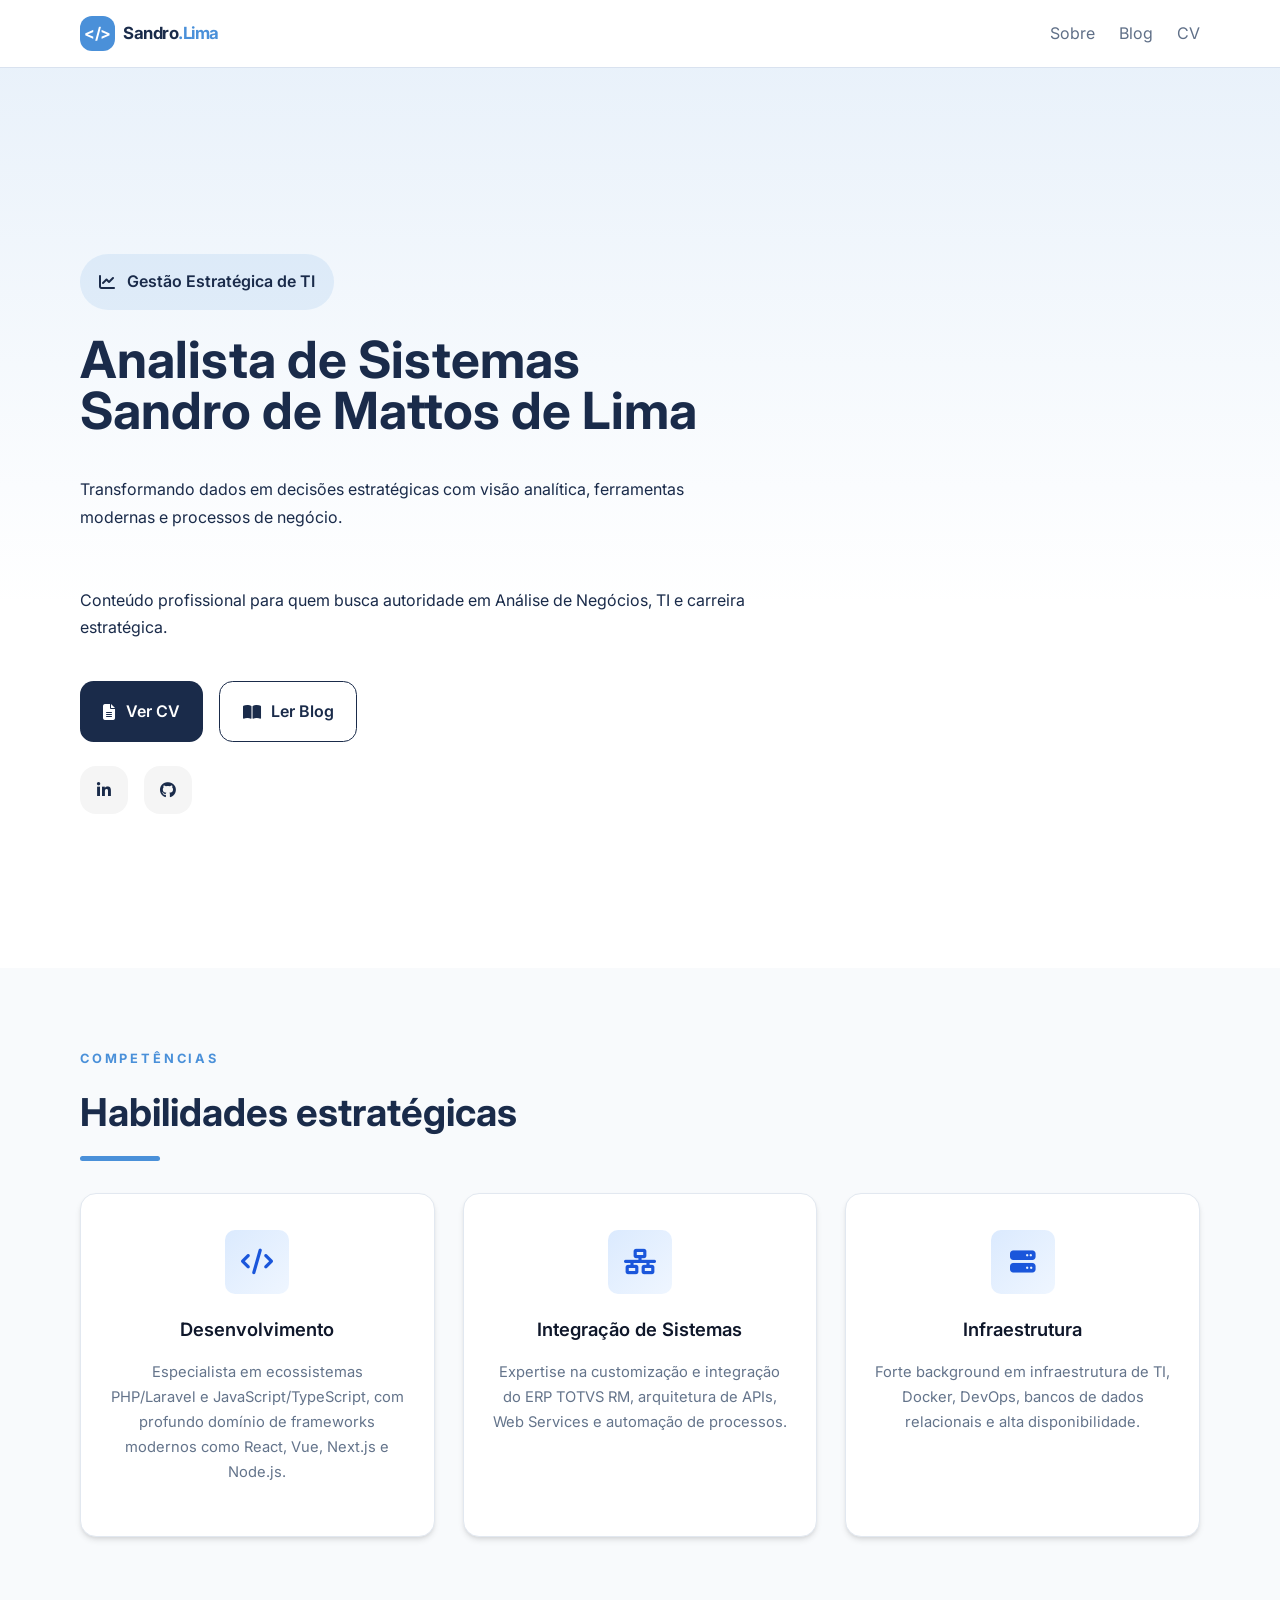
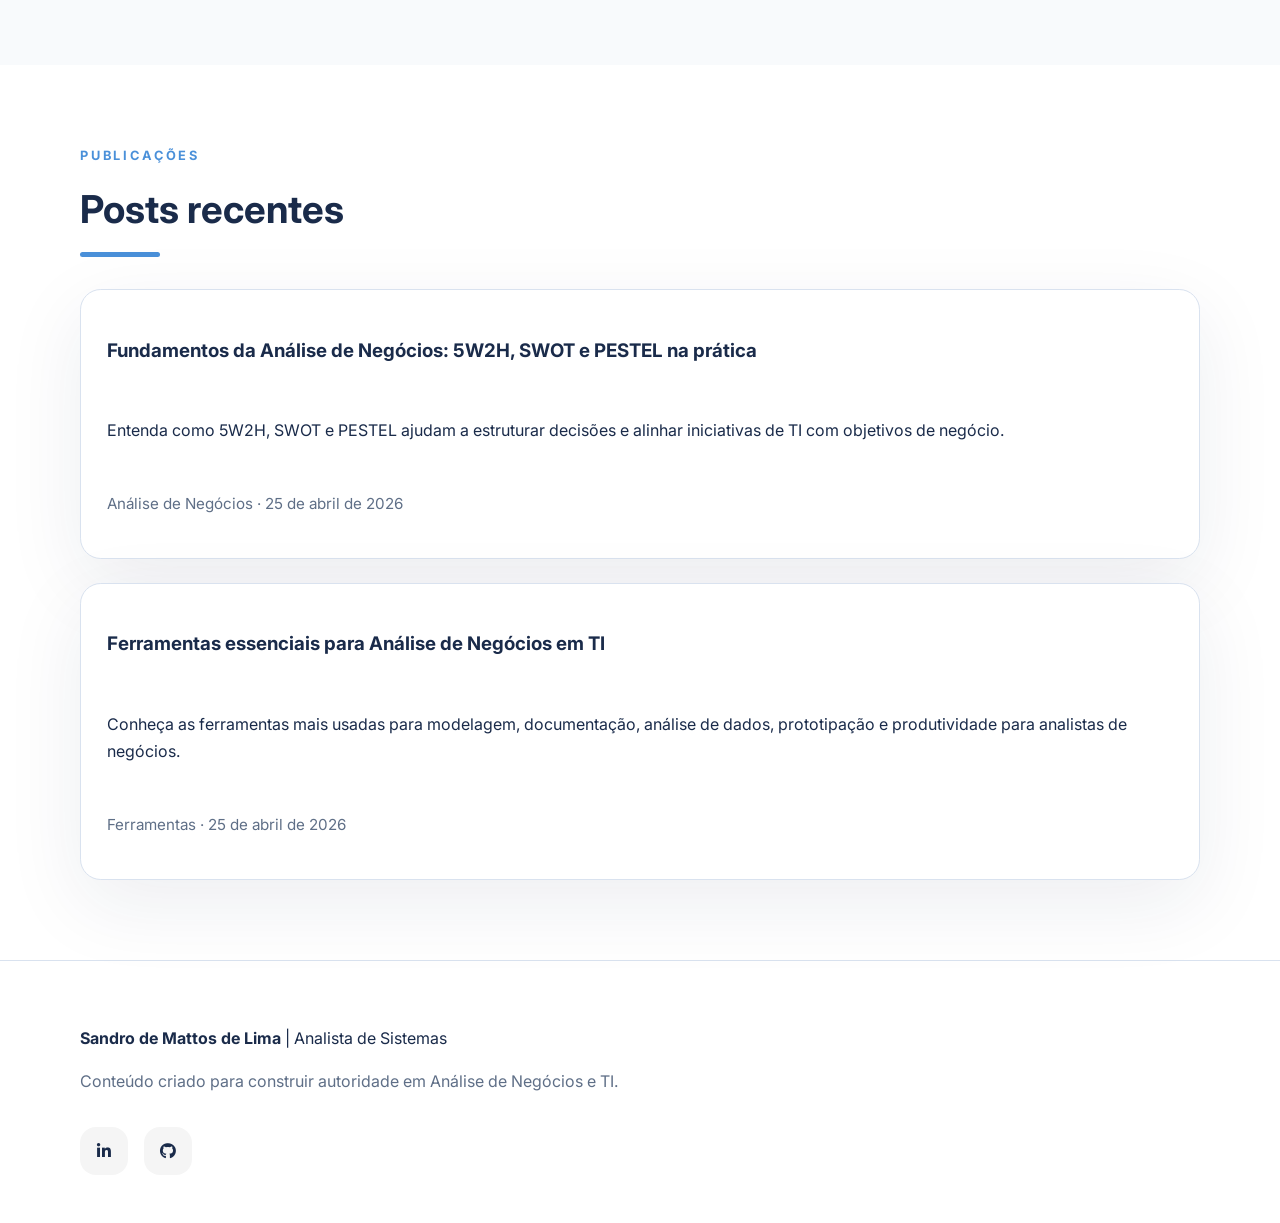
==== commit 063b5052: "Update Layout Home and About description" ====
--- a/index.html
+++ b/index.html
@@ -40,7 +40,7 @@
       <div class="container hero-content">
         <div class="hero-badge">
           <i class="fas fa-chart-line"></i>
-          <span>Autoridade em TI e Negócios</span>
+          <span>Gestão Estratégica de TI</span>
         </div>
         <h1 class="hero-title">
           <span>Analista de Sistemas</span>
@@ -58,24 +58,6 @@
         </div>
       </div>
     </section>
-
-    <!-- <section class="section">
-      <div class="container">
-        <div class="section-header">
-          <span class="section-label">Competências</span>
-          <h2 class="section-title">Habilidades estratégicas</h2>
-          <div class="section-line"></div>
-        </div>
-        <div class="skills-grid">
-          <article class="skill-card"><h3>Análise de Negócios</h3><p>Mapeamento de requisitos, processos e impacto para resultados de alto valor.</p></article>
-          <article class="skill-card"><h3>SQL</h3><p>Consultas avançadas e análise de dados para decisões baseadas em evidências.</p></article>
-          <article class="skill-card"><h3>Power BI</h3><p>Dashboards estratégicos que tornam dados acessíveis e acionáveis.</p></article>
-          <article class="skill-card"><h3>Processos</h3><p>Otimização e design de fluxo com foco em eficiência e qualidade.</p></article>
-          <article class="skill-card"><h3>Requisitos</h3><p>Modelagem clara e documentação alinhada ao negócio e ao time de TI.</p></article>
-          <article class="skill-card"><h3>BPMN</h3><p>Modelos visuais de processos que conectam stakeholders e entregáveis.</p></article>
-        </div>
-      </div>
-    </section> -->
 
     <!-- About Section -->
     <section class="section about" id="about">
@@ -111,30 +93,8 @@
             </p>
           </div>
         </div>
-        <!-- <div class="about-summary">
-          <p>Analista de Sistemas com <strong>sólida trajetória em desenvolvimento de software, integrações de sistemas e
-              infraestrutura de TI</strong>. Perfil analítico focado em automação de processos, melhoria contínua e entrega
-            de soluções escaláveis utilizando Clean Architecture e Clean Code.</p>
-        </div> -->
       </div>
     </section>
-
-
-
-    <!-- <section class="section">
-      <div class="container">
-        <div class="section-header">
-          <span class="section-label">Certificações</span>
-          <h2 class="section-title">Formação e credibilidade</h2>
-          <div class="section-line"></div>
-        </div>
-        <div class="certifications-grid">
-          <article class="certification-card"><h3>Certified Business Analyst</h3><p>Metodologias e práticas modernas para apoiar decisões empresariais.</p></article>
-          <article class="certification-card"><h3>Power BI Advanced</h3><p>Criação de relatórios e dashboards estratégicos com insights visuais.</p></article>
-          <article class="certification-card"><h3>SQL Data Analytics</h3><p>Domínio em consultas e extração de informações para análise confiável.</p></article>
-        </div>
-      </div>
-    </section> -->
 
     <section class="section">
       <div class="container">
@@ -161,7 +121,7 @@
     </div>
   </footer>
 
-  <button id="themeToggle" class="btn btn-outline" style="position: fixed; bottom: 1rem; right: 1rem;">Dark Mode</button>
+  <!-- <button id="themeToggle" class="btn btn-outline" style="position: fixed; bottom: 1rem; right: 1rem;">Dark Mode</button> -->
   <script src="assets/data/posts.js"></script>
   <script src="assets/js/script.js"></script>
 </body>
--- a/assets/css/styles.css
+++ b/assets/css/styles.css
@@ -8,6 +8,32 @@
   --primary-dark: #1a2b4a;
   --border: #d9e2ef;
   --shadow: 0 24px 80px rgba(26, 43, 74, 0.08);
+
+  --color-primary: #1a56db;
+  --color-primary-dark: #1e429f;
+  --color-primary-light: #3b82f6;
+  --color-primary-lighter: #dbeafe;
+  --color-secondary: #0f172a;
+  --color-accent: #0ea5e9;
+  --color-success: #059669;
+  --color-bg: #ffffff;
+  --color-bg-alt: #f8fafc;
+  --color-bg-dark: #0f172a;
+  --color-text: #1e293b;
+  --color-text-light: #64748b;
+  --color-text-muted: #94a3b8;
+  --color-border: #e2e8f0;
+  --color-card-bg: #ffffff;
+  --color-card-shadow: 0 4px 6px -1px rgba(0, 0, 0, 0.1), 0 2px 4px -2px rgba(0, 0, 0, 0.1);
+  --color-card-shadow-hover: 0 20px 25px -5px rgba(0, 0, 0, 0.1), 0 8px 10px -6px rgba(0, 0, 0, 0.1);
+  --radius-sm: 6px;
+  --radius-md: 10px;
+  --radius-lg: 16px;
+  --transition-fast: 0.2s ease;
+  --transition-base: 0.3s ease;
+  --transition-slow: 0.5s ease;
+  --font-main: 'Inter', -apple-system, BlinkMacSystemFont, 'Segoe UI', Roboto, sans-serif;
+  --max-width: 1140px;
 }
 
 [data-theme='dark'] {
@@ -301,6 +327,84 @@
   gap: 1.5rem;
 }
 
+/* ============================================
+   ABOUT SECTION
+   ============================================ */
+.about {
+  background: var(--color-bg-alt);
+}
+
+.about-grid {
+  display: grid;
+  grid-template-columns: repeat(3, 1fr);
+  gap: 28px;
+  margin-bottom: 48px;
+}
+
+.about-card {
+  background: var(--color-card-bg);
+  border-radius: var(--radius-lg);
+  padding: 36px 28px;
+  text-align: center;
+  box-shadow: var(--color-card-shadow);
+  transition: var(--transition-base);
+  border: 1px solid var(--color-border);
+}
+
+.about-card:hover {
+  transform: translateY(-6px);
+  box-shadow: var(--color-card-shadow-hover);
+  border-color: var(--color-primary-lighter);
+}
+
+.about-icon {
+  width: 64px;
+  height: 64px;
+  border-radius: var(--radius-md);
+  background: linear-gradient(135deg, var(--color-primary-lighter), #eff6ff);
+  display: flex;
+  align-items: center;
+  justify-content: center;
+  margin: 0 auto 20px;
+  font-size: 1.6rem;
+  color: var(--color-primary);
+}
+
+.about-card h3 {
+  font-size: 1.15rem;
+  font-weight: 600;
+  color: var(--color-secondary);
+  margin-bottom: 12px;
+}
+
+.about-card p {
+  font-size: 0.92rem;
+  color: var(--color-text-light);
+  line-height: 1.7;
+}
+
+.about-summary {
+  max-width: 800px;
+  margin: 0 auto;
+  text-align: center;
+  font-size: 1.05rem;
+  color: var(--color-text-light);
+  line-height: 1.8;
+  padding: 24px 32px;
+  background: var(--color-card-bg);
+  border-radius: var(--radius-lg);
+  border-left: 4px solid var(--color-primary);
+  box-shadow: var(--color-card-shadow);
+}
+
+.about-summary strong {
+  color: var(--color-secondary);
+}
+/* ============================================
+   END ABOUT SECTION
+   ============================================ */
+
+
 .skills-grid {
   grid-template-columns: repeat(auto-fit, minmax(220px, 1fr));
 }
@@ -309,7 +413,6 @@
 .certification-card,
 .card,
 .recent-card,
-.about-card,
 .timeline-item {
   background: var(--surface-strong);
   border: 1px solid var(--border);
@@ -318,18 +421,7 @@
   box-shadow: var(--shadow);
 }
 
-.about-icon {
-  display: inline-flex;
-  width: 3rem;
-  height: 3rem;
-  align-items: center;
-  justify-content: center;
-  border-radius: 1rem;
-  background: rgba(74,144,217,0.12);
-  color: var(--primary-dark);
-  margin-bottom: 1rem;
-  font-size: 1.1rem;
-}
+
 
 .skill-card {
   display: grid;
